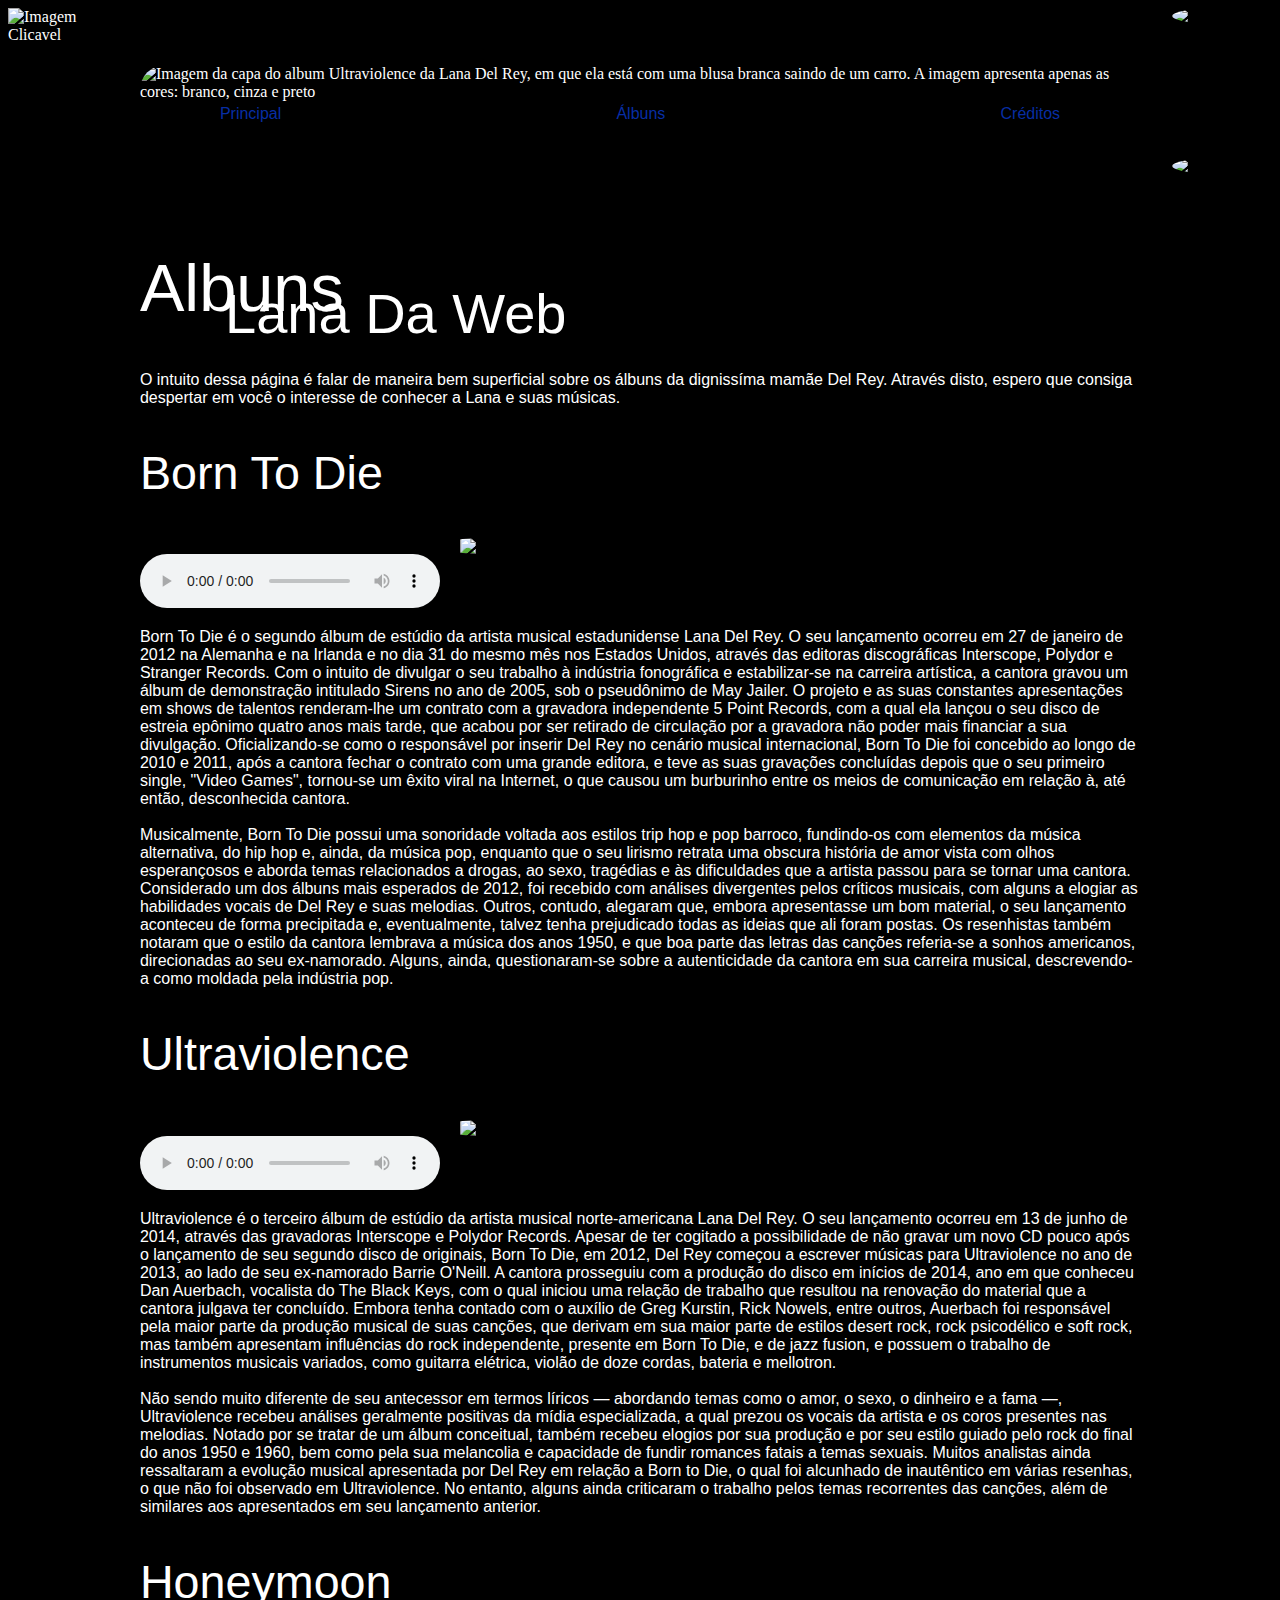
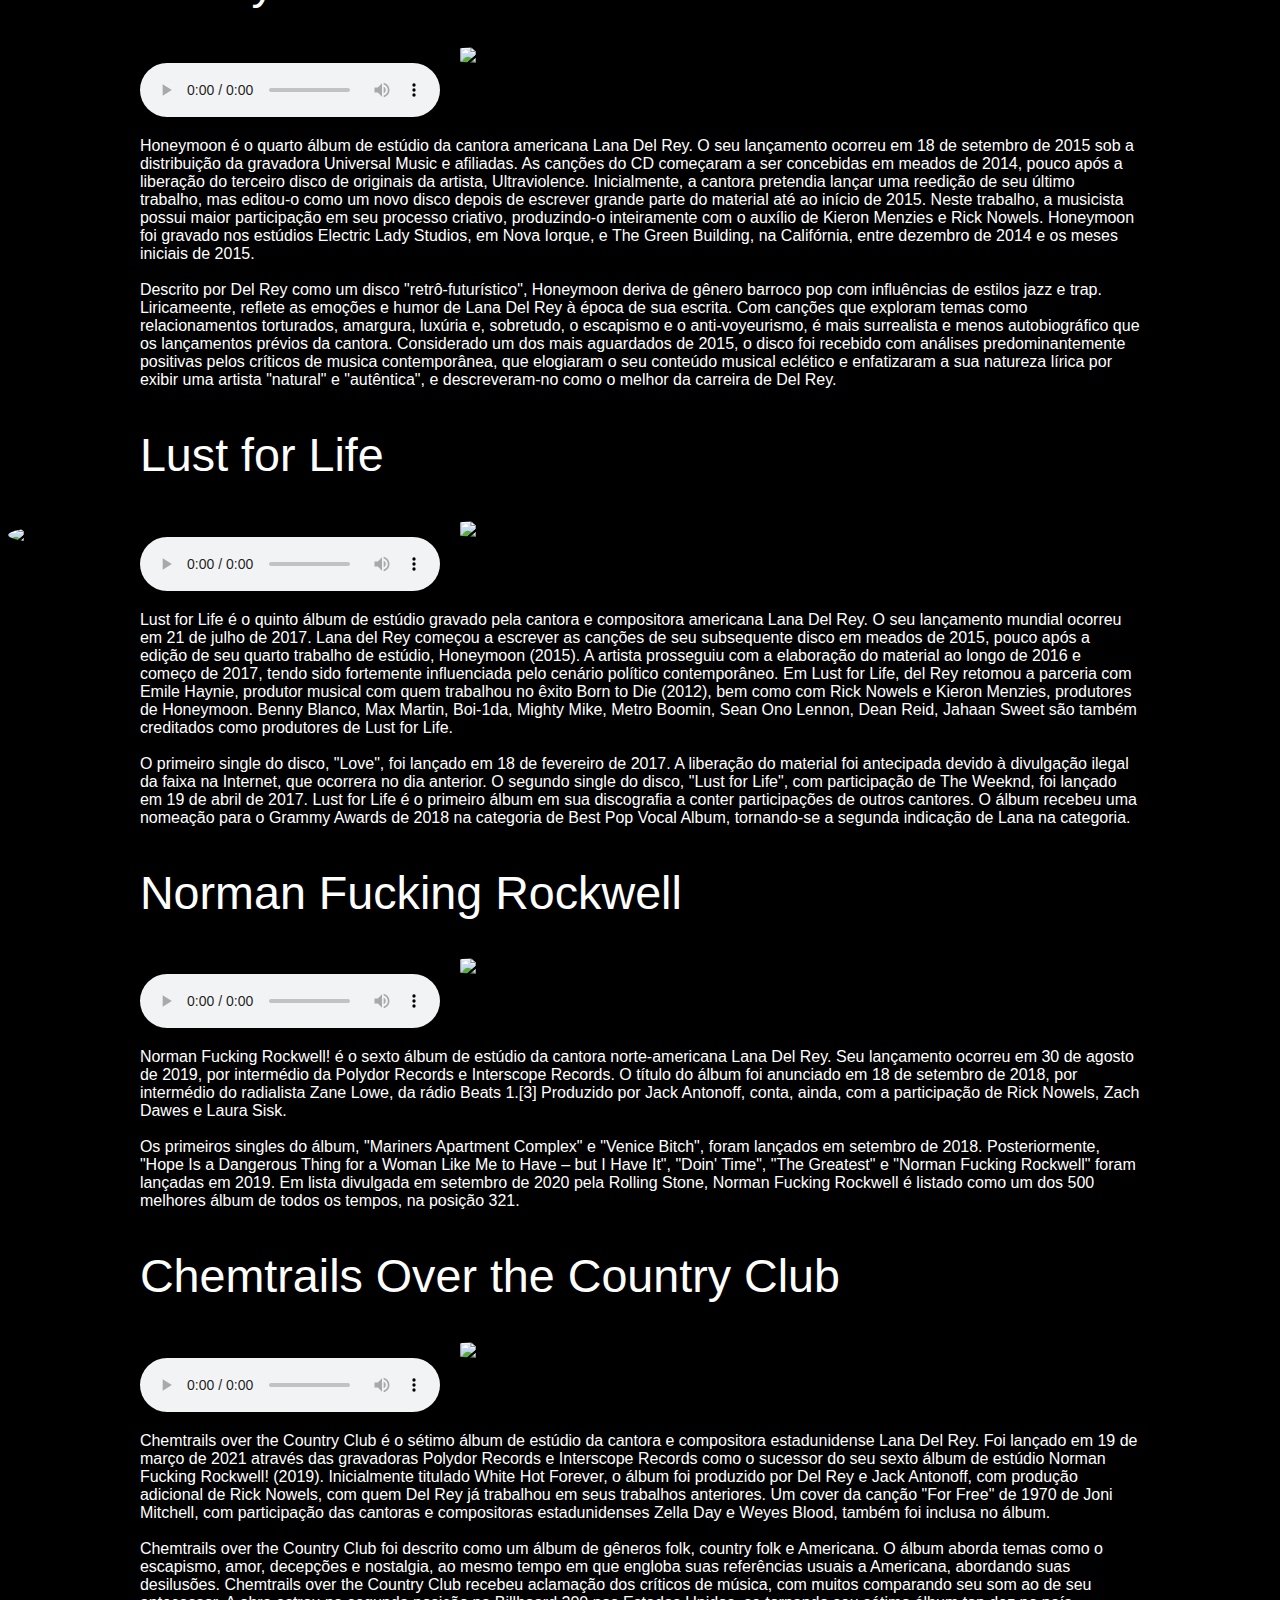
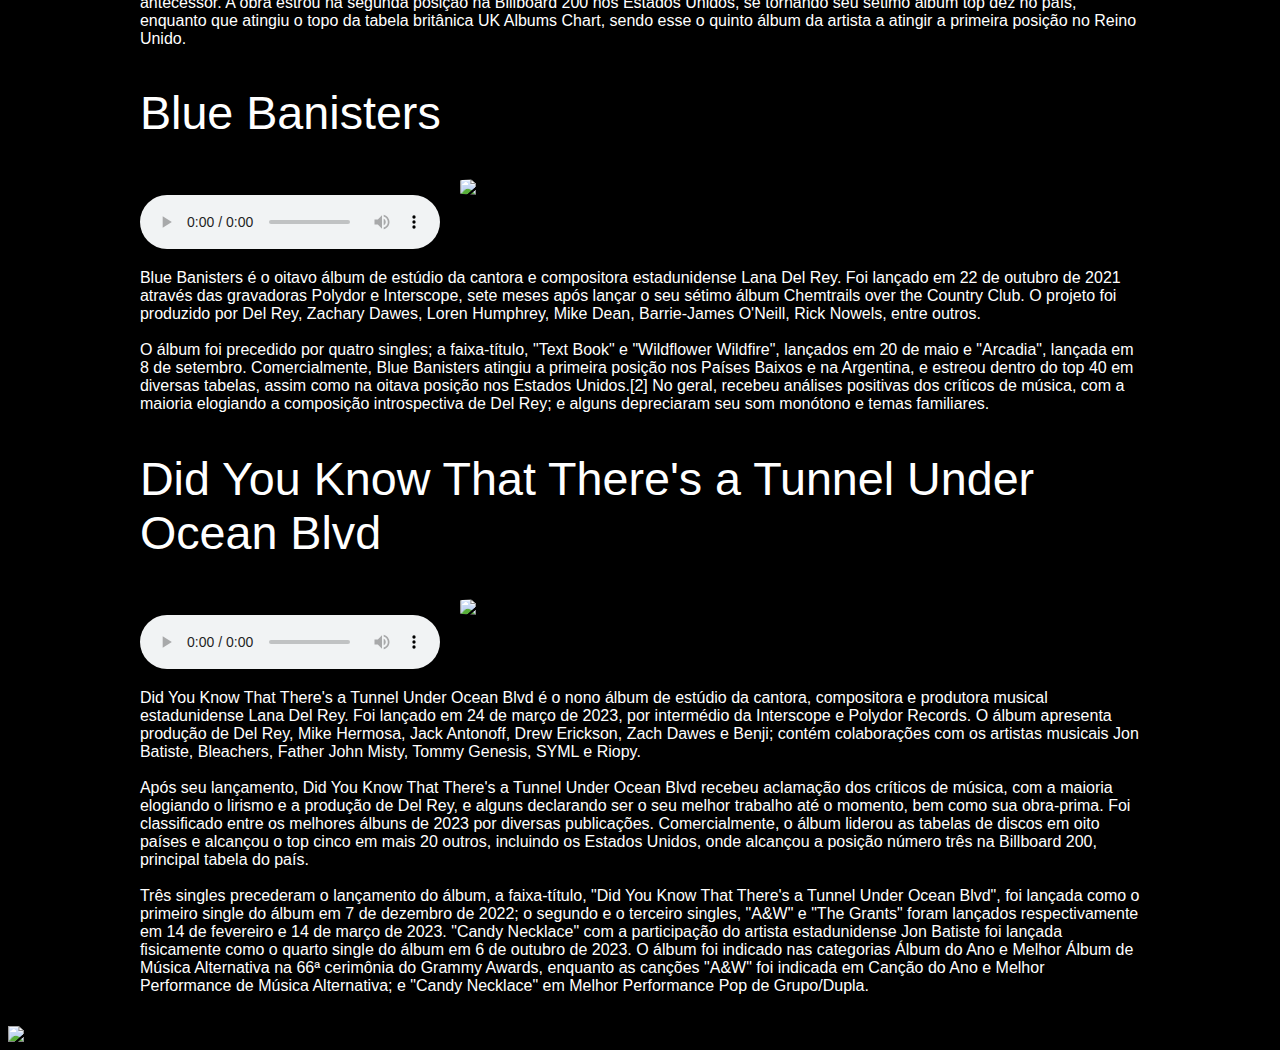
==== albuns.html @ 6d69e56d "Add files via upload" ====
<!DOCTYPE html>
<html lang="pt-br">

<head>
    <meta charset="UTF-8">
    <meta name="viewport" content="width=device-width, initial-scale=1.0">
    <link rel="stylesheet" href="lanaestilosa.css">
    <link rel="icon" href="imagens/icone.png">
    <title>Lana Da Web</title>
</head>

<body>
    <header>
        <img src="imagens/lana.png"
            alt="Imagem da capa do album Ultraviolence da Lana Del Rey, em que ela está com uma blusa branca saindo de um carro. A imagem apresenta apenas as cores: branco, cinza e preto"
            id="imagem-principal">
        <p id="logotipo">Lana Da Web</p>
        <nav>
            <ul>
                <li><a href="main.html">Principal</a></li>
                <li><a href="albuns.html">Álbuns</a></li>
                <li><a href="creditos.html">Créditos</a></li>
            </ul>
        </nav>
    </header>

    <section id="lateral-esquerda">
        <img src="imagens/images-removebg-preview.png" alt="Imagem Clicavel" id="easteregg" >
        <img src="https://escutai.com/wp-content/uploads/2020/09/0c6ead054cb113c1a66e9b3e7f640970.jpg" id="imagem-que-se-move">
        <img src="https://upload.wikimedia.org/wikipedia/commons/thumb/6/68/Pepsi_2023.svg/800px-Pepsi_2023.svg.png" id="imagem-musical2">
        <audio id="cola" src="musicas/cola.mp3"></audio>
    </section>

    <section id="lateral-direita">
        <img src="https://hollywoodforevertv.com.br/media/uploads/lana-del-rey-esta-vindo-para-o-brasil-saiba-todos-os-detalhes-sobre-os-shows.jpg" id="imagem-musical1">
        <audio id="floridakilos" src="musicas/floridakilos.mp3"></audio>
        <img src="https://m.media-amazon.com/images/I/610fyB2V7iL._UF894,1000_QL80_.jpg">
    </section>
    
    <main>
        <h1>Albuns</h2>
            <p>
                O intuito dessa página é falar de maneira bem superficial sobre os álbuns da dignissíma mamãe Del Rey.
                Através disto, espero que consiga despertar
                em você o interesse de conhecer a Lana e suas músicas.
            </p>
        <div id="album-colecao">
            <h2>Born To Die</h2>
            <img class="imagensalbum" src="imagens/borntodie.webp" id="borntodieimg">
            <audio id="borntodie" src="musicas/borntodie.mp3" controls loop="0"></audio>
            <p>
                Born To Die é o segundo álbum de estúdio da artista musical estadunidense Lana Del Rey. O seu lançamento
                ocorreu em 27 de janeiro de 2012 na Alemanha e na Irlanda e no dia 31 do mesmo mês nos Estados Unidos,
                através das editoras discográficas Interscope, Polydor e Stranger Records. Com o intuito de divulgar o
                seu trabalho à indústria fonográfica e estabilizar-se na carreira artística, a cantora gravou um álbum
                de demonstração intitulado Sirens no ano de 2005, sob o pseudônimo de May Jailer. O projeto e as suas
                constantes apresentações em shows de talentos renderam-lhe um
                contrato com a gravadora independente 5 Point Records, com a qual ela lançou o seu disco de estreia
                epônimo quatro anos mais tarde, que acabou por ser retirado de circulação por a gravadora não poder mais
                financiar a sua divulgação. Oficializando-se como o responsável por inserir Del Rey no cenário musical
                internacional, Born To Die foi concebido ao longo de 2010 e 2011, após a cantora fechar o contrato com
                uma grande editora, e teve as suas gravações concluídas depois que o seu primeiro single, "Video Games",
                tornou-se um êxito viral na Internet, o que causou um burburinho entre os meios de comunicação em
                relação à, até então, desconhecida cantora.
                <br><br>
                Musicalmente, Born To Die possui uma sonoridade voltada aos estilos trip hop e pop barroco, fundindo-os
                com elementos da música alternativa, do hip hop e, ainda, da música pop, enquanto que o seu lirismo
                retrata uma obscura história de amor vista com olhos esperançosos e aborda temas relacionados a drogas,
                ao sexo, tragédias e às dificuldades que a artista passou para se tornar uma cantora. Considerado um dos
                álbuns mais esperados de 2012, foi recebido com análises divergentes pelos críticos musicais, com alguns
                a elogiar as habilidades vocais de Del Rey e suas melodias.
                Outros, contudo, alegaram que, embora apresentasse um bom material, o seu lançamento aconteceu de forma
                precipitada e, eventualmente, talvez tenha prejudicado todas as ideias que ali foram postas. Os
                resenhistas também notaram que o estilo da cantora lembrava a música dos anos 1950, e que boa parte das
                letras das canções referia-se a sonhos americanos, direcionadas ao seu ex-namorado. Alguns, ainda,
                questionaram-se sobre a autenticidade da cantora em sua carreira musical, descrevendo-a como moldada
                pela indústria pop.
            </p>
            </div>
            <h2>Ultraviolence</h2>
            <img class="imagensalbum" src="https://upload.wikimedia.org/wikipedia/pt/7/74/Ultraviolence.png" id="ultraviolenceimg">
            <audio id="ultraviolence" src="musicas/ultraviolence.mp3" controls loop="0"></audio>
            <p>
                Ultraviolence é o terceiro álbum de estúdio da artista musical norte-americana Lana Del Rey. O seu
                lançamento ocorreu em 13 de junho de 2014, através das gravadoras Interscope e Polydor Records. Apesar
                de ter cogitado a possibilidade de não gravar um novo CD pouco após o lançamento de seu segundo disco de
                originais, Born To Die, em 2012, Del Rey começou a escrever músicas para Ultraviolence no ano de 2013,
                ao lado de seu ex-namorado Barrie O'Neill. A cantora prosseguiu com a produção do disco em inícios de
                2014, ano em que conheceu Dan Auerbach, vocalista do The Black Keys, com o qual iniciou uma relação de
                trabalho que resultou na renovação do material
                que a cantora julgava ter concluído. Embora tenha contado com o auxílio de Greg Kurstin, Rick Nowels,
                entre outros, Auerbach foi responsável pela maior parte da produção musical de suas canções, que derivam
                em sua maior parte de estilos desert rock, rock psicodélico e soft rock, mas também apresentam
                influências do rock independente, presente em Born To Die, e de jazz fusion, e possuem o trabalho de
                instrumentos musicais variados, como guitarra elétrica, violão de doze cordas, bateria e mellotron.
                <br><br>
                Não sendo muito diferente de seu antecessor em termos líricos — abordando temas como o amor, o sexo, o
                dinheiro e a fama —, Ultraviolence recebeu análises geralmente positivas da mídia especializada, a qual
                prezou os vocais da artista e os coros presentes nas melodias. Notado por se tratar de um álbum
                conceitual, também recebeu elogios por sua produção e por seu estilo guiado pelo rock do final do anos
                1950 e 1960, bem como pela sua melancolia e capacidade de fundir romances fatais a temas sexuais. Muitos
                analistas ainda ressaltaram a evolução musical apresentada por Del Rey
                em relação a Born to Die, o qual foi alcunhado de inautêntico em várias resenhas, o que não foi
                observado em Ultraviolence. No entanto, alguns ainda criticaram o trabalho pelos temas recorrentes das
                canções, além de similares aos apresentados em seu lançamento anterior.
            </p>


            <h2>Honeymoon</h2>
            <img class="imagensalbum" src="https://upload.wikimedia.org/wikipedia/pt/e/e1/Lana_Del_Rey_-_Honeymoon.jpg" id="honeymoonimg">
            <audio id="honeymoon" src="musicas/honeymoon.mp3" controls loop="0"></audio>
            <p>
                Honeymoon é o quarto álbum de estúdio da cantora americana Lana Del Rey. O seu lançamento ocorreu em 18
                de setembro de 2015 sob a distribuição da gravadora Universal Music e afiliadas. As canções do CD
                começaram a ser concebidas em meados de 2014, pouco após a liberação do terceiro disco de originais da
                artista, Ultraviolence. Inicialmente, a cantora pretendia lançar uma reedição de seu último trabalho,
                mas editou-o como um novo disco depois de escrever grande parte do material até ao início de 2015. Neste
                trabalho, a musicista possui maior participação em seu processo criativo,
                produzindo-o inteiramente com o auxílio de Kieron Menzies e Rick Nowels. Honeymoon foi gravado nos
                estúdios Electric Lady Studios, em Nova Iorque, e The Green Building, na Califórnia, entre dezembro de
                2014 e os meses iniciais de 2015.
                <br><br>
                Descrito por Del Rey como um disco "retrô-futurístico", Honeymoon deriva de gênero barroco pop com
                influências de estilos jazz e trap. Liricameente, reflete as emoções e humor de Lana Del Rey à época de
                sua escrita. Com canções que exploram temas como relacionamentos torturados, amargura, luxúria e,
                sobretudo, o escapismo e o anti-voyeurismo, é mais surrealista e menos autobiográfico que os lançamentos
                prévios da cantora. Considerado um dos mais aguardados de 2015, o disco foi recebido com análises
                predominantemente positivas pelos críticos de musica contemporânea, que elogiaram o seu conteúdo musical
                eclético e enfatizaram a sua natureza lírica por exibir
                uma artista "natural" e "autêntica", e descreveram-no como o melhor da carreira de Del Rey.
            </p>
            <h2>Lust for Life</h2>
            <img class="imagensalbum" src="https://upload.wikimedia.org/wikipedia/pt/c/cd/Lust_for_Life_-_Lana_Del_Rey.png" id="lustforlifeimg">
            <audio id="lustforlife" src="musicas/lustforlife.mp3" controls loop="0"></audio>
            <p>
                Lust for Life é o quinto álbum de estúdio gravado pela cantora e compositora americana Lana Del Rey. O
                seu lançamento mundial ocorreu em 21 de julho de 2017. Lana del Rey começou a escrever as canções de seu
                subsequente disco em meados de 2015, pouco após a edição de seu quarto trabalho de estúdio, Honeymoon
                (2015). A artista prosseguiu com a elaboração do material ao longo de 2016 e começo de 2017, tendo sido
                fortemente influenciada pelo cenário político contemporâneo. Em Lust for Life, del Rey retomou a
                parceria com Emile Haynie, produtor musical com quem trabalhou no êxito Born to Die (2012), bem como com
                Rick Nowels e Kieron Menzies, produtores de Honeymoon.
                Benny Blanco, Max Martin, Boi-1da, Mighty Mike, Metro Boomin, Sean Ono Lennon, Dean Reid, Jahaan Sweet
                são também creditados como produtores de Lust for Life.
                <br><br>
                O primeiro single do disco, "Love", foi lançado em 18 de fevereiro de 2017. A liberação do material foi
                antecipada devido à divulgação ilegal da faixa na Internet, que ocorrera no dia anterior. O segundo
                single do disco, "Lust for Life", com participação de The Weeknd, foi lançado em 19 de abril de 2017.
                Lust for Life é o primeiro álbum em sua discografia a conter participações de outros cantores. O álbum
                recebeu uma nomeação para o Grammy Awards de 2018 na categoria de Best Pop Vocal Album, tornando-se a
                segunda indicação de Lana na categoria.
            </p>
            <h2>Norman Fucking Rockwell</h2>
            <img class="imagensalbum" src="https://upload.wikimedia.org/wikipedia/pt/2/2f/NFR_Lana.png" id="nfrockweelimg">
            <audio id="nfr" src="musicas/nfr.mp3" controls loop="0" ></audio>
            <p>
                Norman Fucking Rockwell! é o sexto álbum de estúdio da cantora norte-americana Lana Del Rey. Seu
                lançamento ocorreu em 30 de agosto de 2019, por intermédio da Polydor Records e Interscope Records. O
                título do álbum foi anunciado em 18 de setembro de 2018, por intermédio do radialista Zane Lowe, da
                rádio Beats 1.[3] Produzido por Jack Antonoff, conta, ainda, com a participação de Rick Nowels, Zach
                Dawes e Laura Sisk.
                <br><br>
                Os primeiros singles do álbum, "Mariners Apartment Complex" e "Venice Bitch", foram lançados em setembro
                de 2018. Posteriormente, "Hope Is a Dangerous Thing for a Woman Like Me to Have – but I Have It", "Doin'
                Time", "The Greatest" e "Norman Fucking Rockwell" foram lançadas em 2019.
                Em lista divulgada em setembro de 2020 pela Rolling Stone, Norman Fucking Rockwell é listado como um dos
                500 melhores álbum de todos os tempos, na posição 321.
            </p>
            <h2>Chemtrails Over the Country Club</h2>
            <img class="imagensalbum" src="https://upload.wikimedia.org/wikipedia/pt/d/db/Chemtrails_over_the_Country_Club_-_Lana_Del_Rey.png" id="chemtrailsimg">
            <audio id="chemtrails" src="musicas/chemtrails.mp3" controls loop="0"></audio>
            <p>
                Chemtrails over the Country Club é o sétimo álbum de estúdio da cantora e compositora estadunidense Lana
                Del Rey. Foi lançado em 19 de março de 2021 através das gravadoras Polydor Records e Interscope Records
                como o sucessor do seu sexto álbum de estúdio Norman Fucking Rockwell! (2019). Inicialmente titulado
                White Hot Forever, o álbum foi produzido por Del Rey e Jack Antonoff, com produção adicional de Rick
                Nowels, com quem Del Rey já trabalhou em seus trabalhos anteriores. Um cover da canção "For Free" de
                1970 de Joni Mitchell, com participação das cantoras e compositoras estadunidenses Zella Day e Weyes
                Blood, também foi inclusa no álbum.
                <br><br>
                Chemtrails over the Country Club foi descrito como um álbum de gêneros folk, country folk e Americana. O
                álbum aborda temas como o escapismo, amor, decepções e nostalgia, ao mesmo tempo em que engloba suas
                referências usuais a Americana, abordando suas desilusões. Chemtrails over the Country Club recebeu
                aclamação dos críticos de música, com muitos comparando seu som ao de seu antecessor. A obra estrou na
                segunda posição na Billboard 200 nos Estados Unidos, se tornando seu sétimo álbum top dez no país,
                enquanto que atingiu o topo da tabela britânica UK Albums Chart, sendo esse o quinto álbum da artista a
                atingir a primeira posição no Reino Unido.
            </p>
            <h2>Blue Banisters</h2>
            <img class="imagensalbum" src="https://upload.wikimedia.org/wikipedia/pt/8/8f/Blue_Banisters.jpg" id="bluebanistersimg">
            <audio id="bluebanister" src="musicas/bluebanister.mp3" controls loop="0"></audio>
            <p>
                Blue Banisters é o oitavo álbum de estúdio da cantora e compositora estadunidense Lana Del Rey. Foi
                lançado em 22 de outubro de 2021 através das gravadoras Polydor e Interscope, sete meses após lançar o
                seu sétimo álbum Chemtrails over the Country Club. O projeto foi produzido por Del Rey, Zachary Dawes,
                Loren Humphrey, Mike Dean, Barrie-James O'Neill, Rick Nowels, entre outros.
                <br><br>
                O álbum foi precedido por quatro singles; a faixa-título, "Text Book" e "Wildflower Wildfire", lançados
                em 20 de maio e "Arcadia", lançada em 8 de setembro. Comercialmente, Blue Banisters atingiu a primeira
                posição nos Países Baixos e na Argentina, e estreou dentro do top 40 em diversas tabelas, assim como na
                oitava posição nos Estados Unidos.[2] No geral, recebeu análises positivas dos críticos de música, com a
                maioria elogiando a composição introspectiva de Del Rey; e alguns depreciaram seu som monótono e temas
                familiares.
            </p>
            <h2>Did You Know That There's a Tunnel Under Ocean Blvd</h2>
            <img class="imagensalbum" src="https://i.scdn.co/image/ab67616d0000b27359ae8cf65d498afdd5585634" img="blvdimg">
            <audio id="blvd" src="musicas/blvd.mp3" controls loop="0"></audio>
            <p>
                Did You Know That There's a Tunnel Under Ocean Blvd é o nono álbum de estúdio da cantora, compositora e
                produtora musical estadunidense Lana Del Rey. Foi lançado em 24 de março de 2023, por intermédio da
                Interscope e Polydor Records. O álbum apresenta produção de Del Rey, Mike Hermosa, Jack Antonoff, Drew
                Erickson, Zach Dawes e Benji; contém colaborações com os artistas musicais Jon Batiste, Bleachers,
                Father John Misty, Tommy Genesis, SYML e Riopy.
                <br><br>
                Após seu lançamento, Did You Know That There's a Tunnel Under Ocean Blvd recebeu aclamação dos críticos
                de música, com a maioria elogiando o lirismo e a produção de Del Rey, e alguns declarando ser o seu
                melhor trabalho até o momento, bem como sua obra-prima. Foi classificado entre os melhores álbuns de
                2023 por diversas publicações. Comercialmente, o álbum liderou as tabelas de discos em oito países e
                alcançou o top cinco em mais 20 outros, incluindo os Estados Unidos, onde alcançou a posição número três
                na Billboard 200, principal tabela do país.
                <br><br>
                Três singles precederam o lançamento do álbum, a faixa-título, "Did You Know That There's a Tunnel Under
                Ocean Blvd", foi lançada como o primeiro single do álbum em 7 de dezembro de 2022; o segundo e o
                terceiro singles, "A&W" e "The Grants" foram lançados respectivamente em 14 de fevereiro e 14 de março
                de 2023. "Candy Necklace" com a participação do artista estadunidense Jon Batiste foi lançada
                fisicamente como o quarto single do álbum em 6 de outubro de 2023. O álbum foi indicado nas categorias
                Álbum do Ano e Melhor Álbum de Música Alternativa na 66ª cerimônia do Grammy Awards, enquanto as canções
                "A&W" foi indicada em Canção do Ano e Melhor Performance de Música Alternativa; e "Candy Necklace" em
                Melhor Performance Pop de Grupo/Dupla.
            </p>
        </div>
    </main>
    <script src="coisinhas.js"></script>
</body>
---- lanaestilosa.css ----
/*Elementos Base*/
body{
    display: grid;
    grid-template-columns: auto auto auto;
    background-color: black;
    color: white;
}

header{
    grid-column: 2/3;
    grid-row: 1/2;
    padding: 3%;
}
header ul{
    padding-left: 8%;
    padding-right: 8%;
    padding-top: 0.25em;
    margin-top: 0;
    background-color: rgb(0, 0, 0);
    font-family: Montserrat, Arial, Helvetica, sans-serif;
    display: flex;
    justify-content: space-between;
    flex-direction: row;
}
header li{
    list-style: none;
    border-bottom: 3px solid transparent;
    
}

#logotipo{
    font-family: Logotipo, Arial;
    font-size: 350%;
    font-weight: lighter;
    position: absolute;
    top: 25vh;
    left: 25vh;
}


main{
    grid-column: 2/3;
    grid-row: 2/3;
    padding: 3%;
}

h1{
    font-family: Lana, arial;
    font-size: 50pt;
    font-weight: lighter;
}
h2{
    font-family: Lana, arial;
    font-size: 35pt;
    font-weight: lighter;
}
p, table, ul{
    font-family: Montserrat, Arial, Helvetica, sans-serif;
}




#lateral-esquerda {
    grid-column: 1 / 2;
    grid-row: 1 / 3;
}


/*Tabela*/
table{
    border-collapse: collapse;
    margin-left: auto;
    margin-right: auto;
    text-align: center;
}
th{
    border-top: 1px  solid gray;
    border-bottom: 1px  solid black;
    background-color: gray;
}
tbody{
    background-color: lightgray;
    border: 1px solid black;
}
caption {
    background-color: rgba(255, 255, 255, .7);
}
td, th {
    padding: 3px 10px;
}
.imagensdatabela{
    height: 30px;
    width: 30px;        
}
/*Lista*/
ul{
    list-style-type:circle;
}

/*Imagens*/
img {
    display: block;
}
#imagem-principal{
    position: relative;
    width: 100%;
    object-fit: cover;
    object-position: right top;
    border-top-left-radius: 25px;
    border-top-right-radius: 25px;
    margin-top: 25px;
}
.imagensalbum{
    width: 40vh;
    border-radius: 10%;
    margin: auto;
}

#imagem-que-se-move{
    position: relative;
    border-radius: 50%;
}

#imagem-que-se-move:active{
    top: -1%;
    left: 1%;
}


section>img{
    width: 100px;
}

section{
    display: flex;
    flex-direction: column;
    justify-content: space-between;
}
#lateral-direita img{
    border-radius: 50%;
}
/*Links*/
a{
    color: rgb(7, 46, 165);
    text-decoration: none;
}

a:visited{
    color: rgb(134, 160, 238);
}

a:active{
    color: rgb(131, 131, 131);
}

a:hover{
    color: coral;
}

/* FONTES */
@font-face {
    font-family: Lana;
    src: url(fontes/rainbow/Rainbow.ttf) format(truetype);
}
@font-face{
    font-family: Montserrat;
    src: url(fontes/montserrat/Montserrat-VariableFont_wght.ttf) format(truetype);
}
@font-face {
    font-family: Logotipo;
    src: url(fontes/pinyonscript/PinyonScript-Regular.ttf) format(truetype);
}
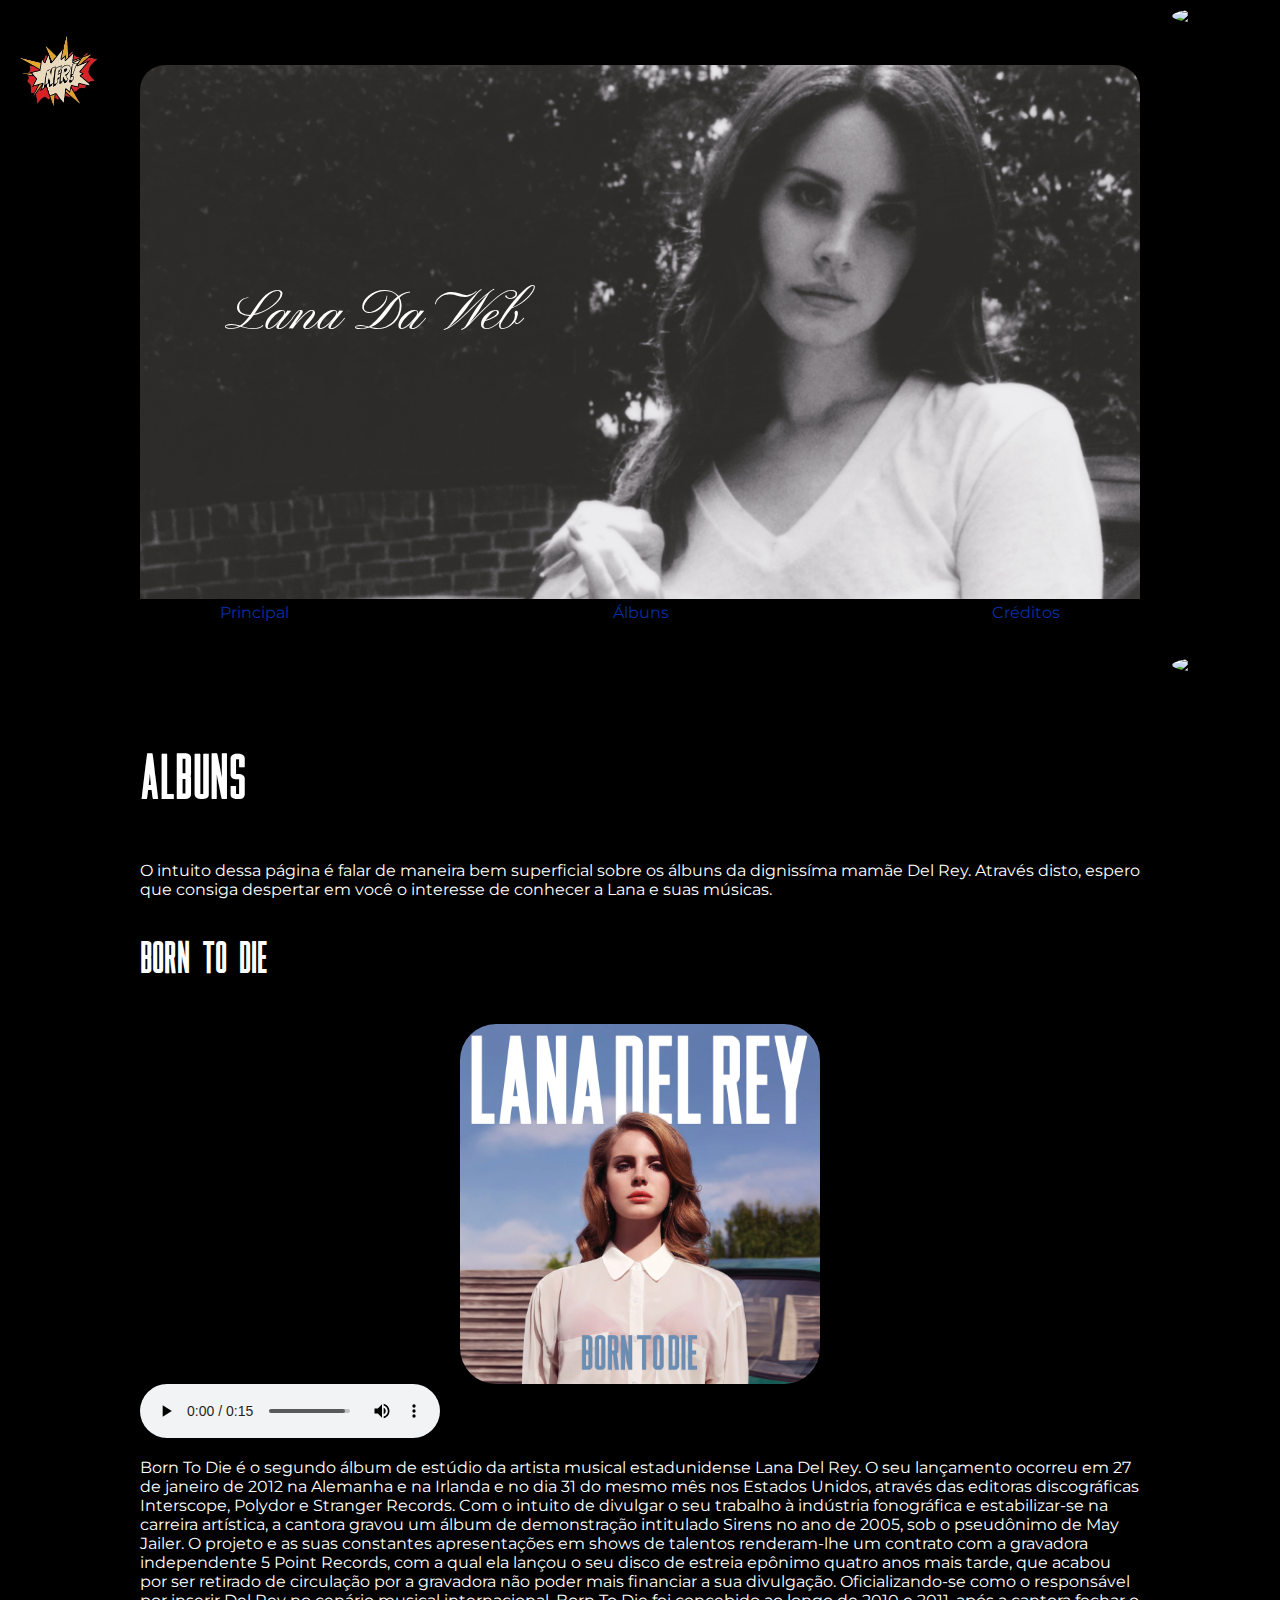
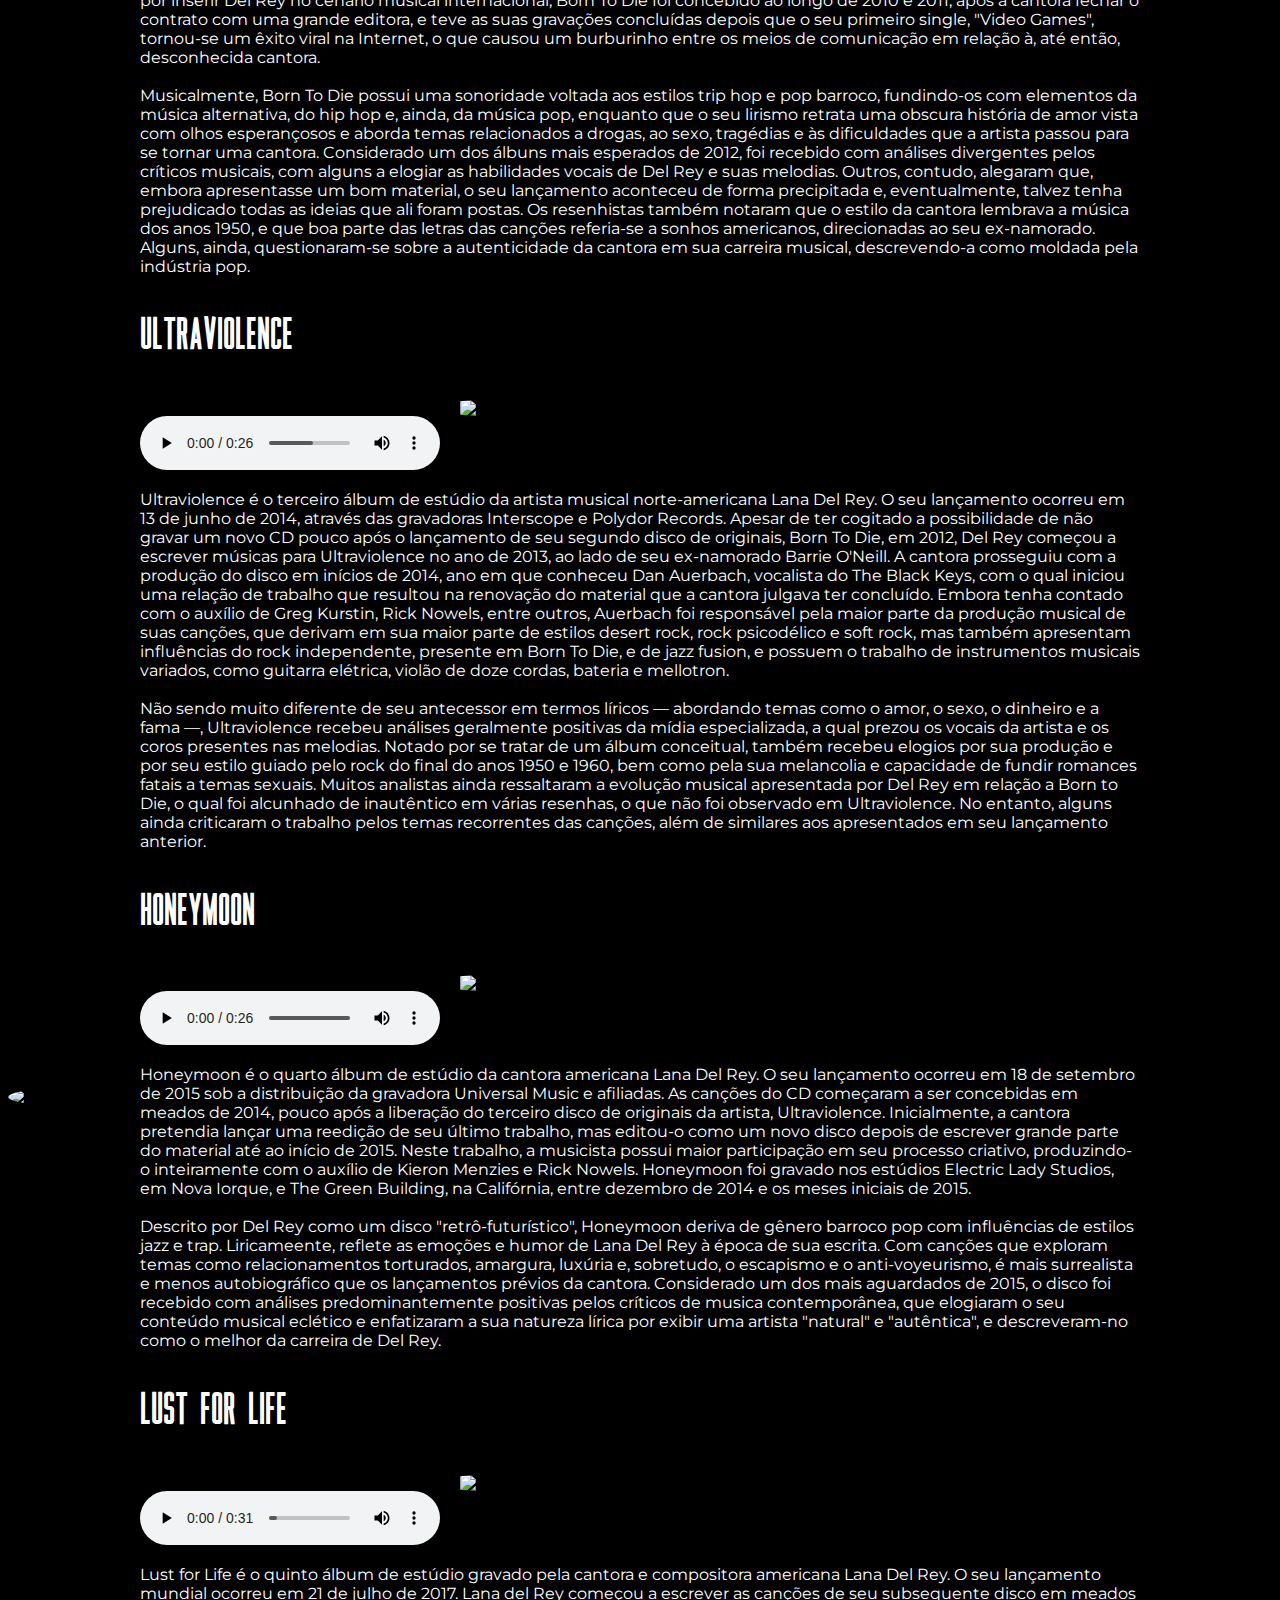
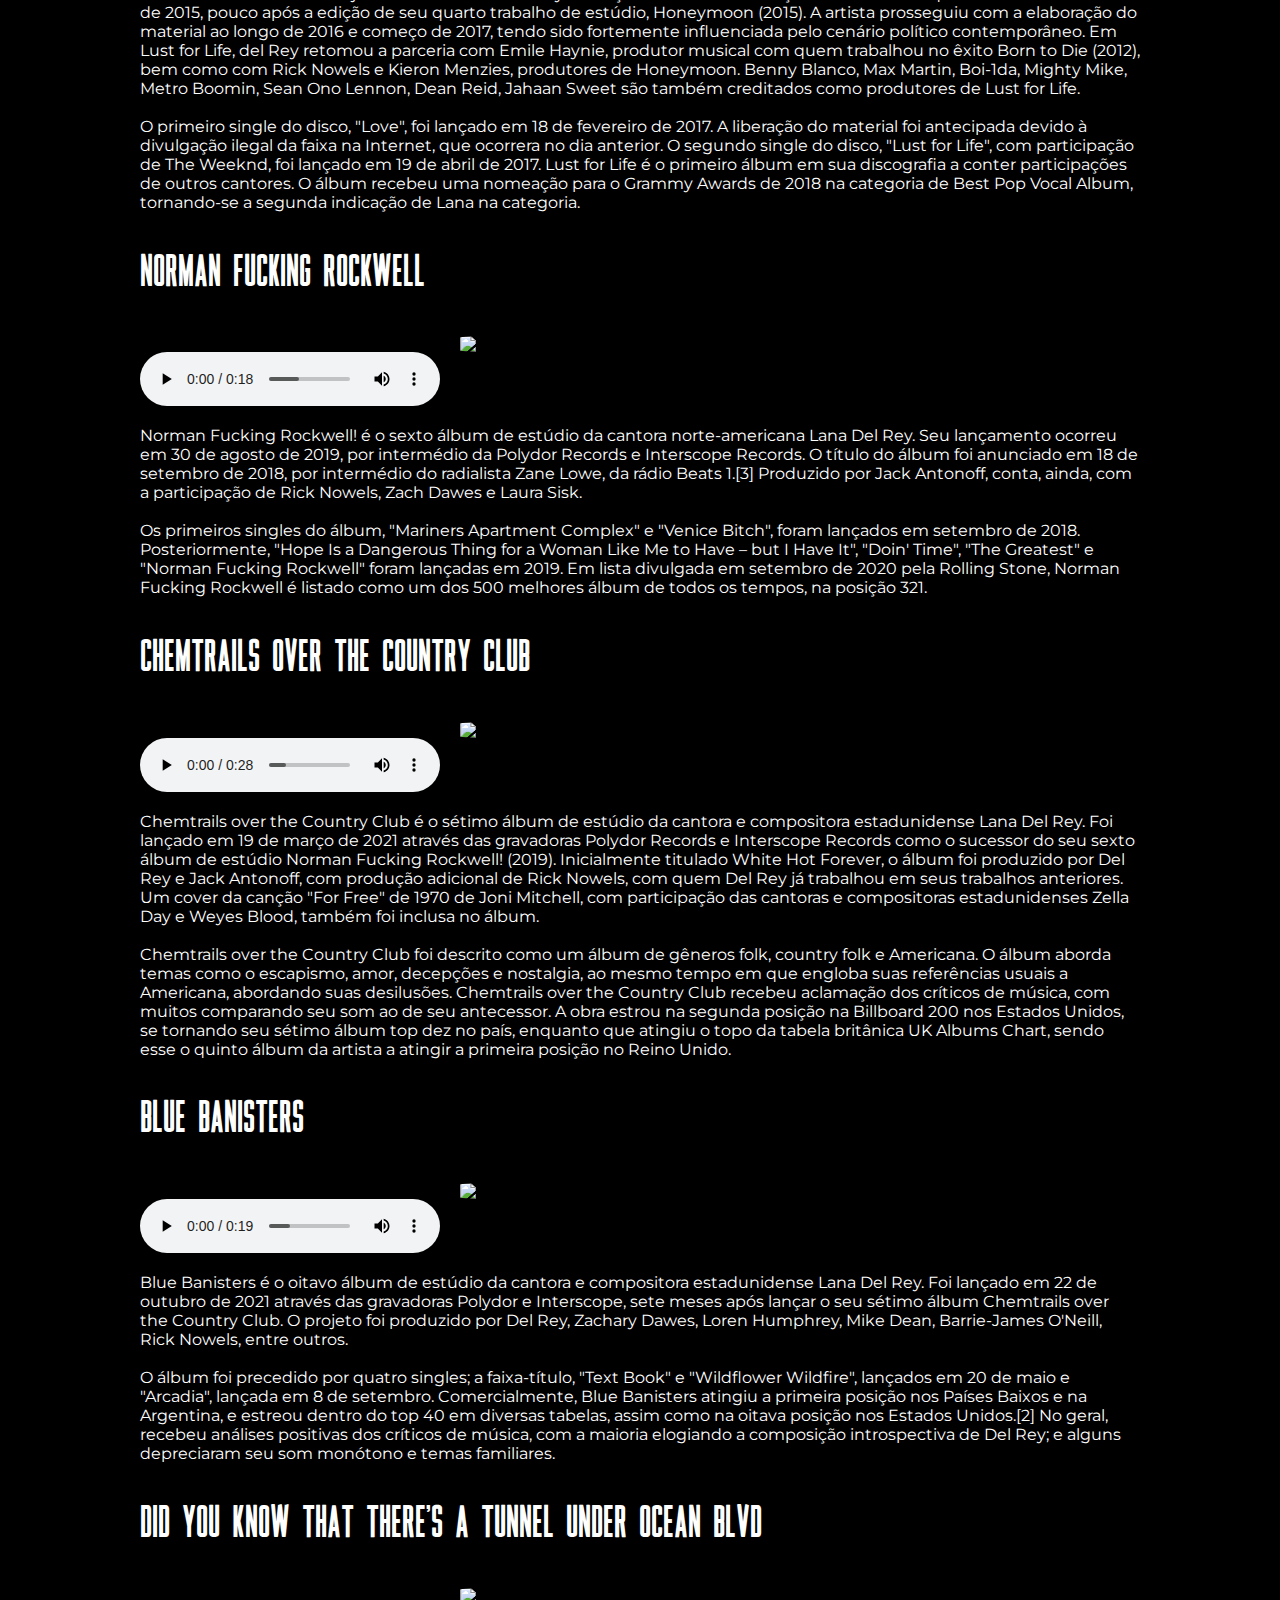
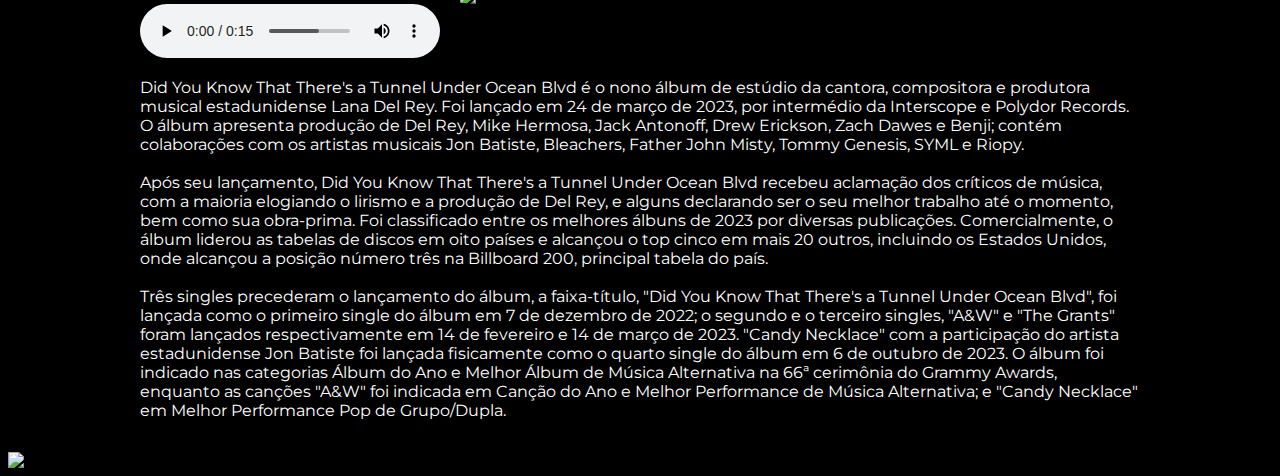
==== commit 492512fe: "Add files via upload" ====
--- a/albuns.html
+++ b/albuns.html
@@ -17,7 +17,7 @@
         <p id="logotipo">Lana Da Web</p>
         <nav>
             <ul>
-                <li><a href="main.html">Principal</a></li>
+                <li><a href="index.html">Principal</a></li>
                 <li><a href="albuns.html">Álbuns</a></li>
                 <li><a href="creditos.html">Créditos</a></li>
             </ul>
@@ -36,7 +36,7 @@
         <audio id="floridakilos" src="musicas/floridakilos.mp3"></audio>
         <img src="https://m.media-amazon.com/images/I/610fyB2V7iL._UF894,1000_QL80_.jpg">
     </section>
-    
+
     <main>
         <h1>Albuns</h2>
             <p>
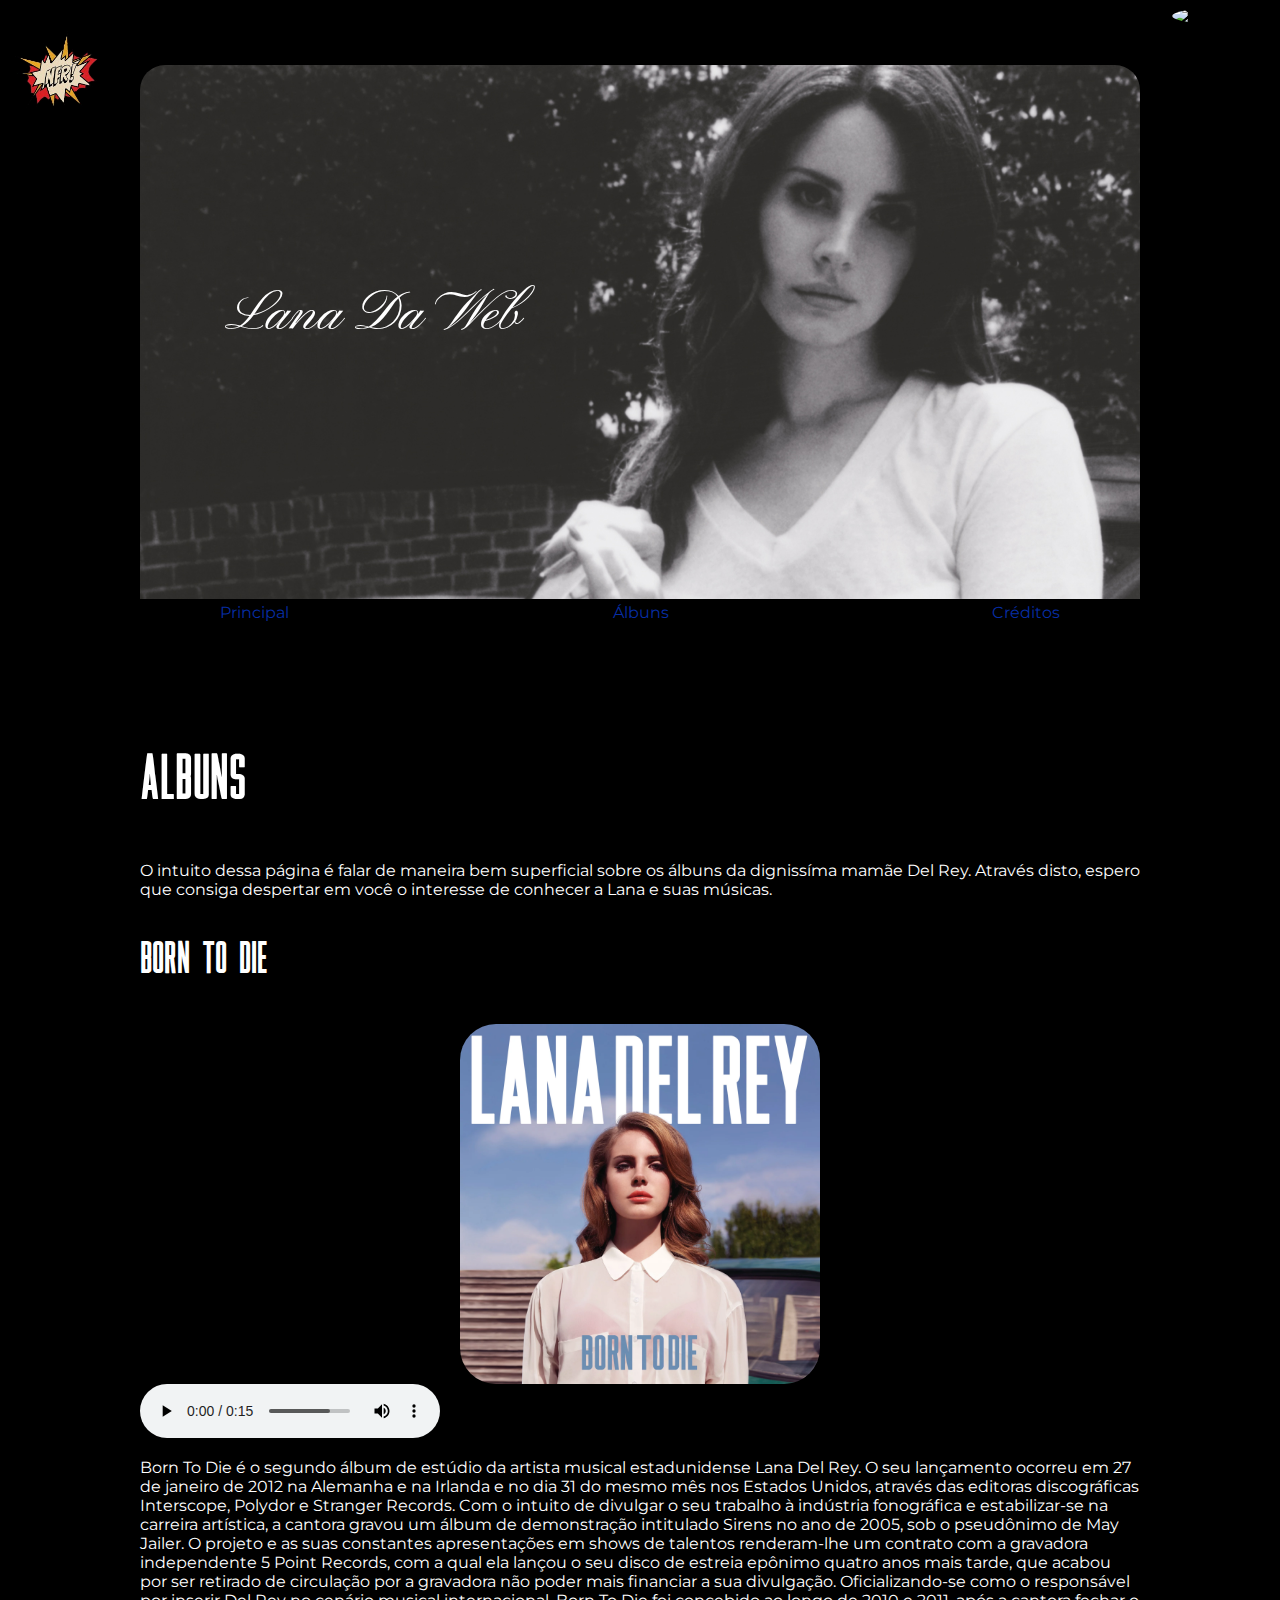
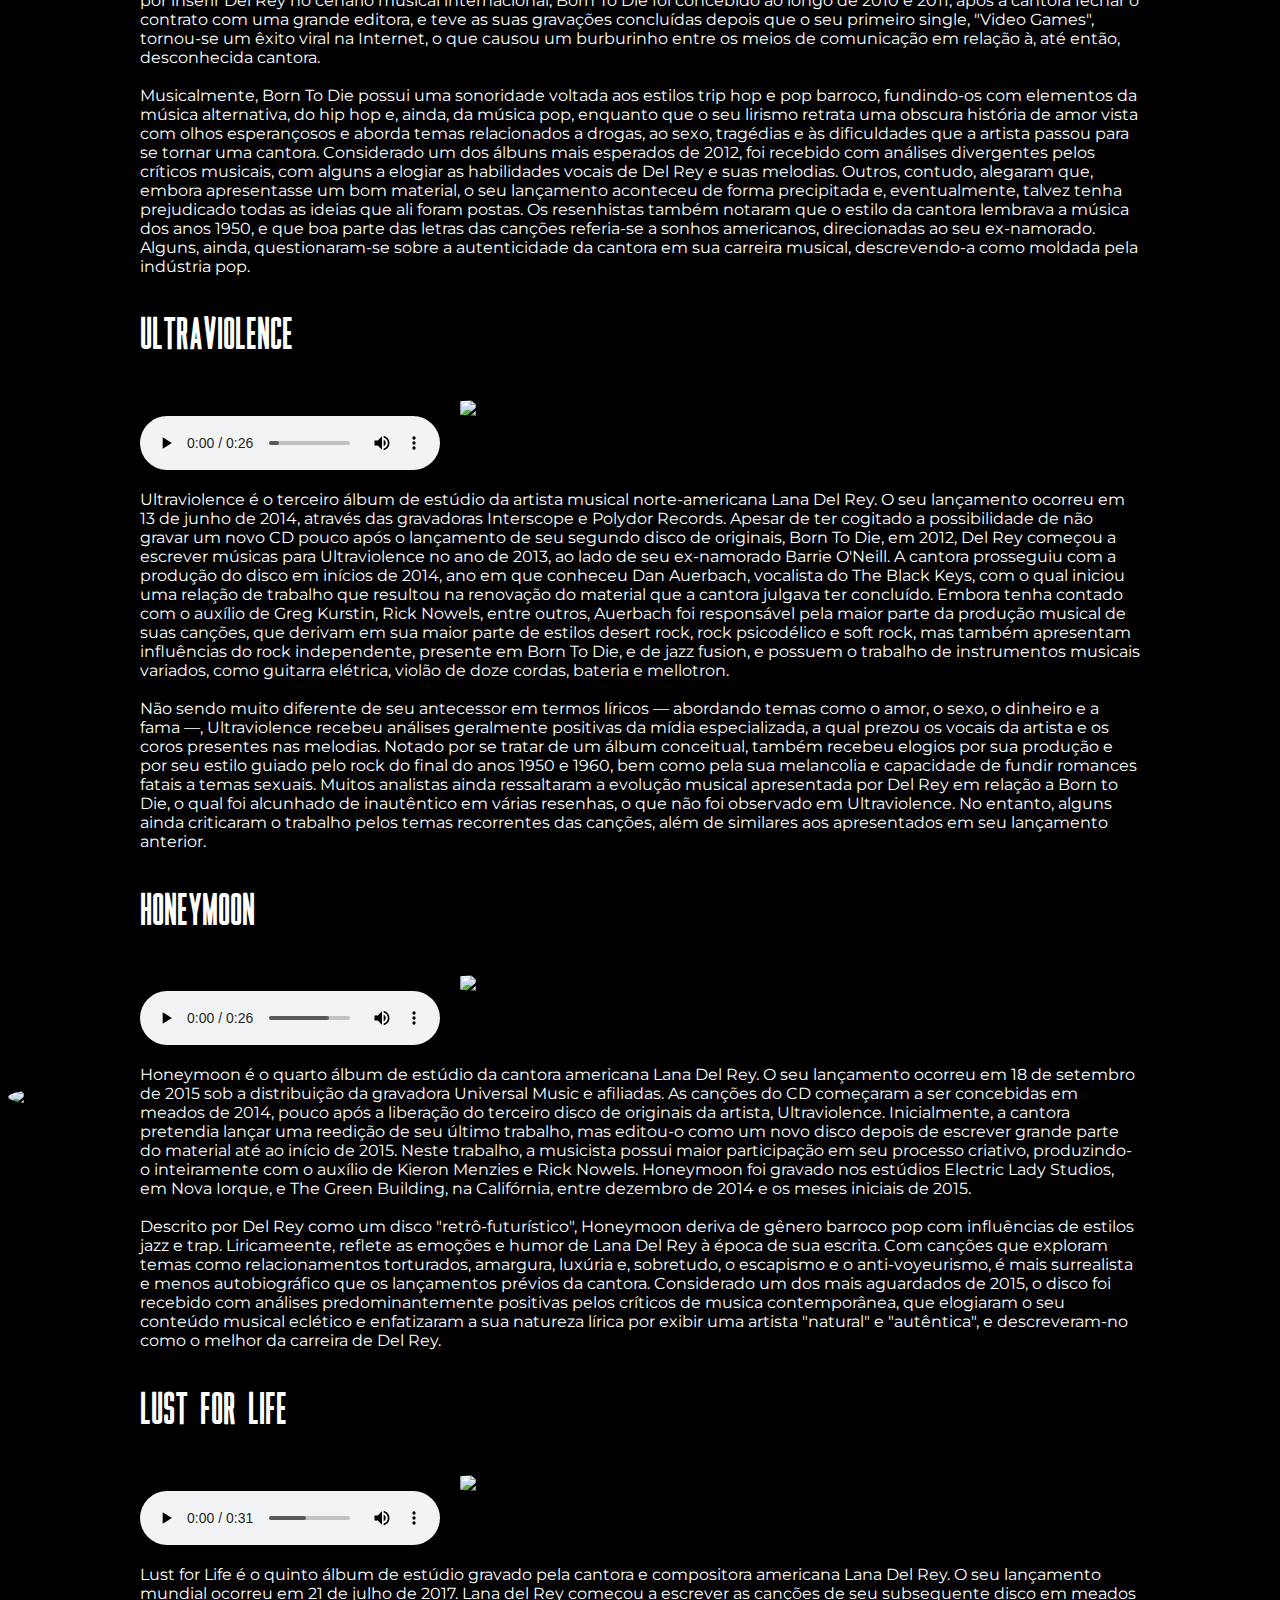
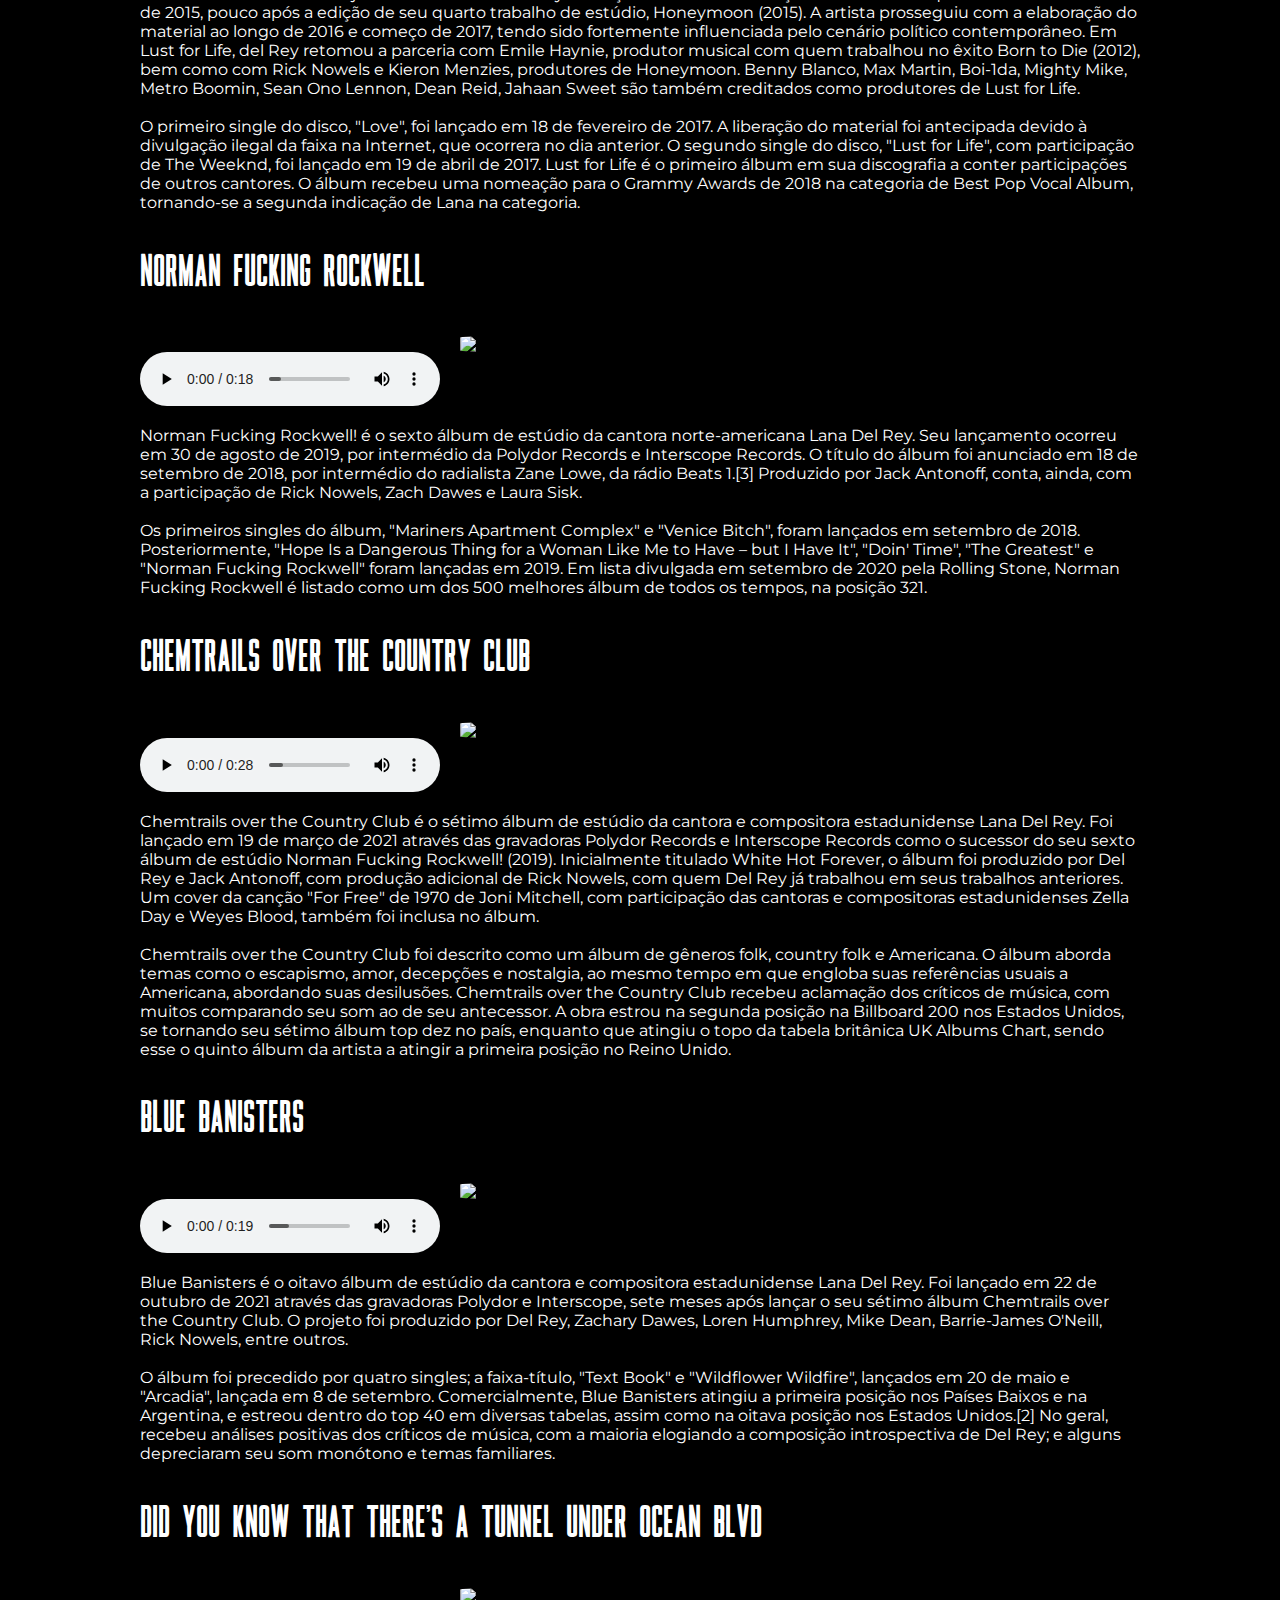
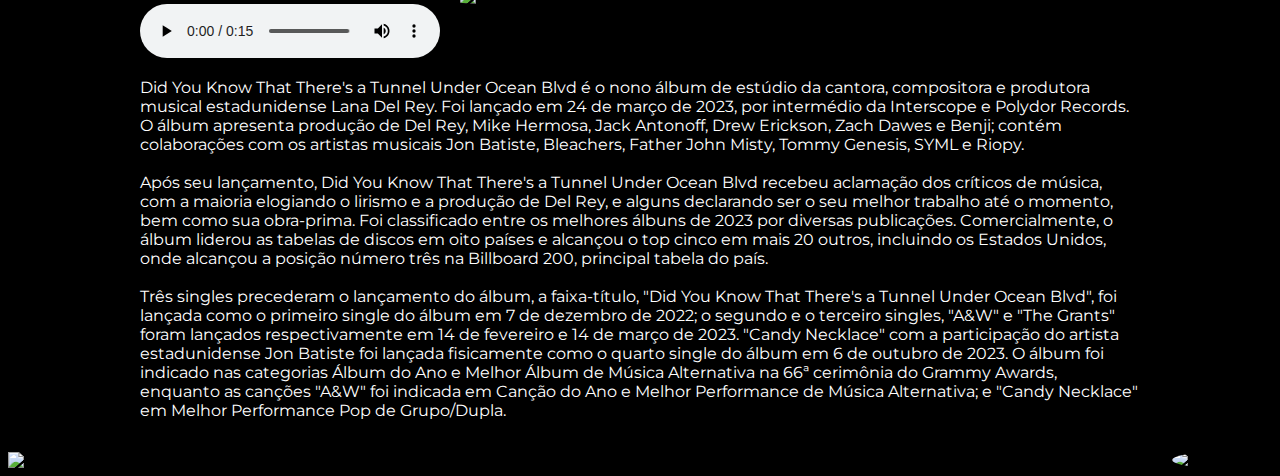
==== commit 59d0fa47: "Update albuns.html" ====
--- a/albuns.html
+++ b/albuns.html
@@ -32,8 +32,7 @@
     </section>
 
     <section id="lateral-direita">
-        <img src="https://hollywoodforevertv.com.br/media/uploads/lana-del-rey-esta-vindo-para-o-brasil-saiba-todos-os-detalhes-sobre-os-shows.jpg" id="imagem-musical1">
-        <audio id="floridakilos" src="musicas/floridakilos.mp3"></audio>
+        <img src="https://hollywoodforevertv.com.br/media/uploads/lana-del-rey-esta-vindo-para-o-brasil-saiba-todos-os-detalhes-sobre-os-shows.jpg" id="imagem4">
         <img src="https://m.media-amazon.com/images/I/610fyB2V7iL._UF894,1000_QL80_.jpg">
     </section>
 
@@ -231,4 +230,4 @@
         </div>
     </main>
     <script src="coisinhas.js"></script>
-</body>+</body>
--- a/lanaestilosa.css
+++ b/lanaestilosa.css
@@ -66,7 +66,10 @@
     grid-row: 1 / 3;
 }
 
-
+#lateral-direita{
+    grid-column: 3/4;
+    grid-row: 1/3;
+}
 /*Tabela*/
 table{
     border-collapse: collapse;
@@ -140,6 +143,13 @@
 #lateral-direita img{
     border-radius: 50%;
 }
+#imagem4{
+    position: relative;
+}
+#imagem4:active{
+    top: 1%;
+    right: 1%;
+}
 /*Links*/
 a{
     color: rgb(7, 46, 165);
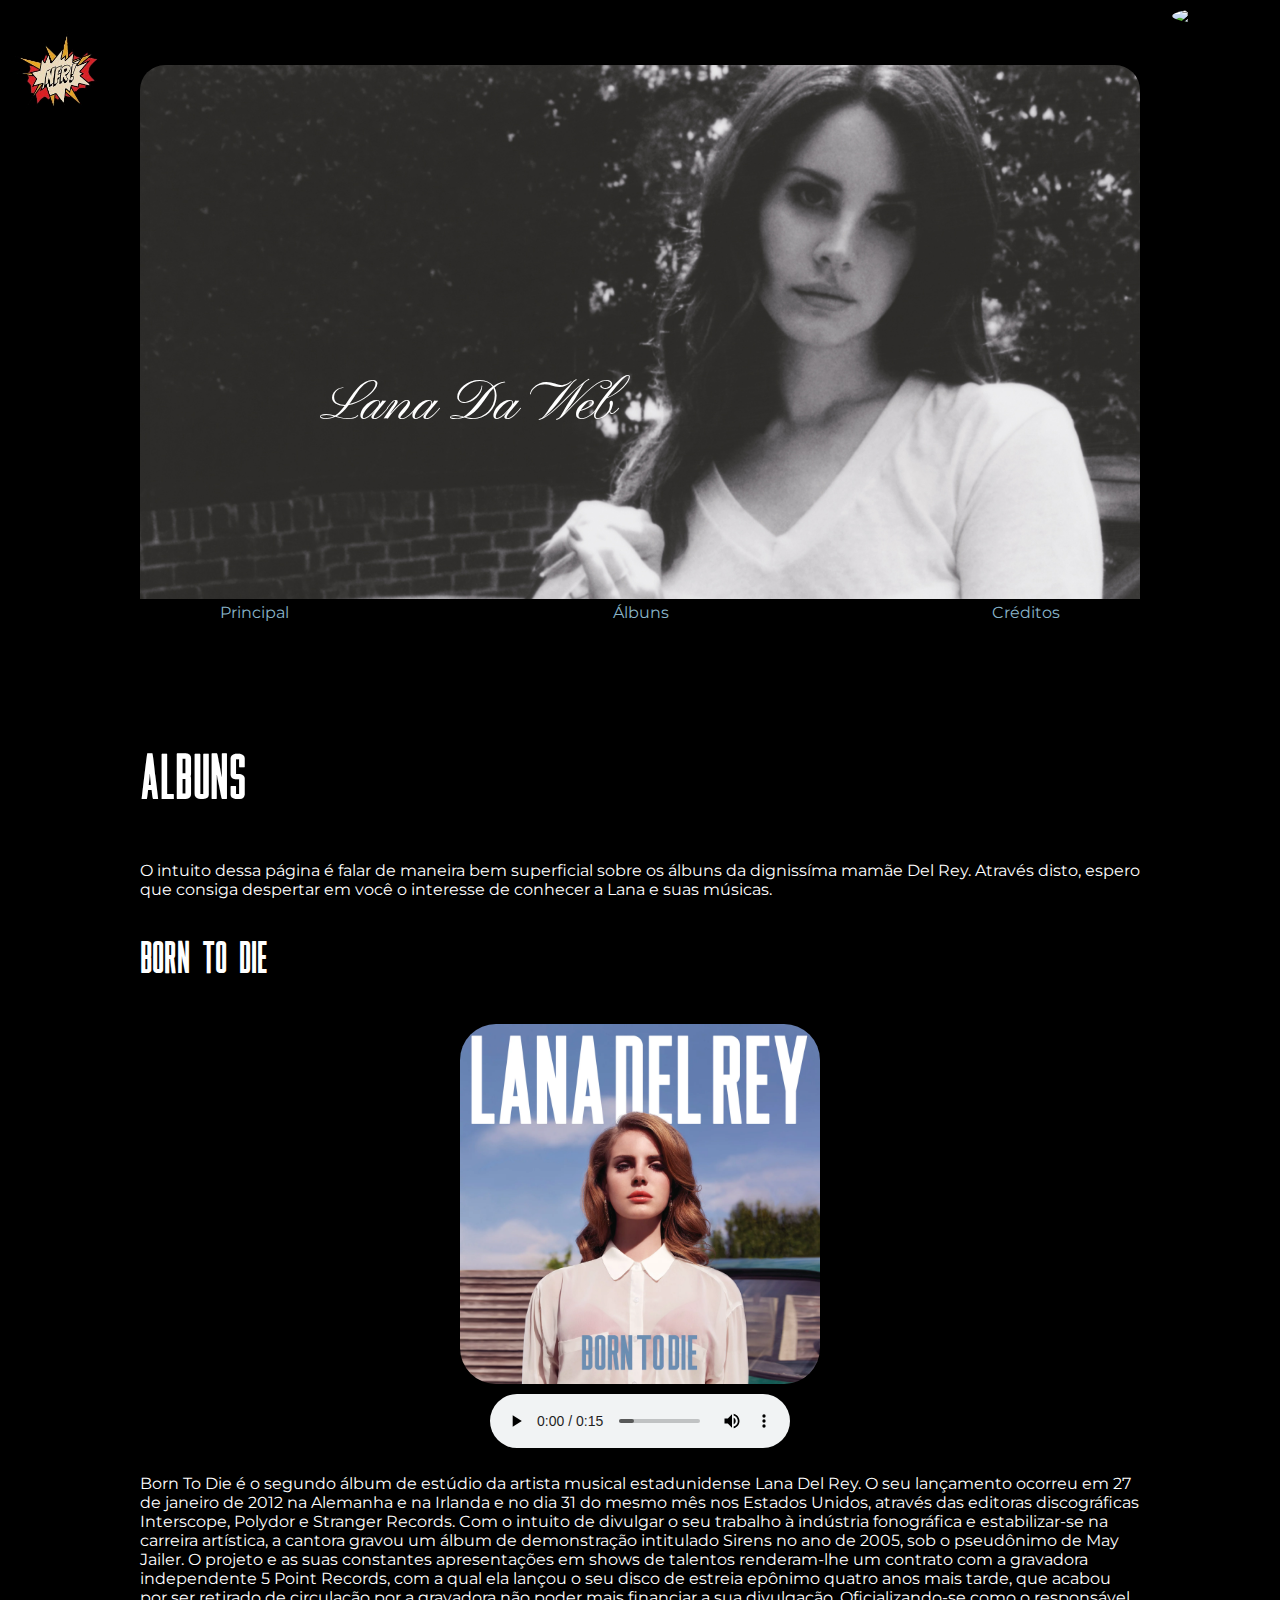
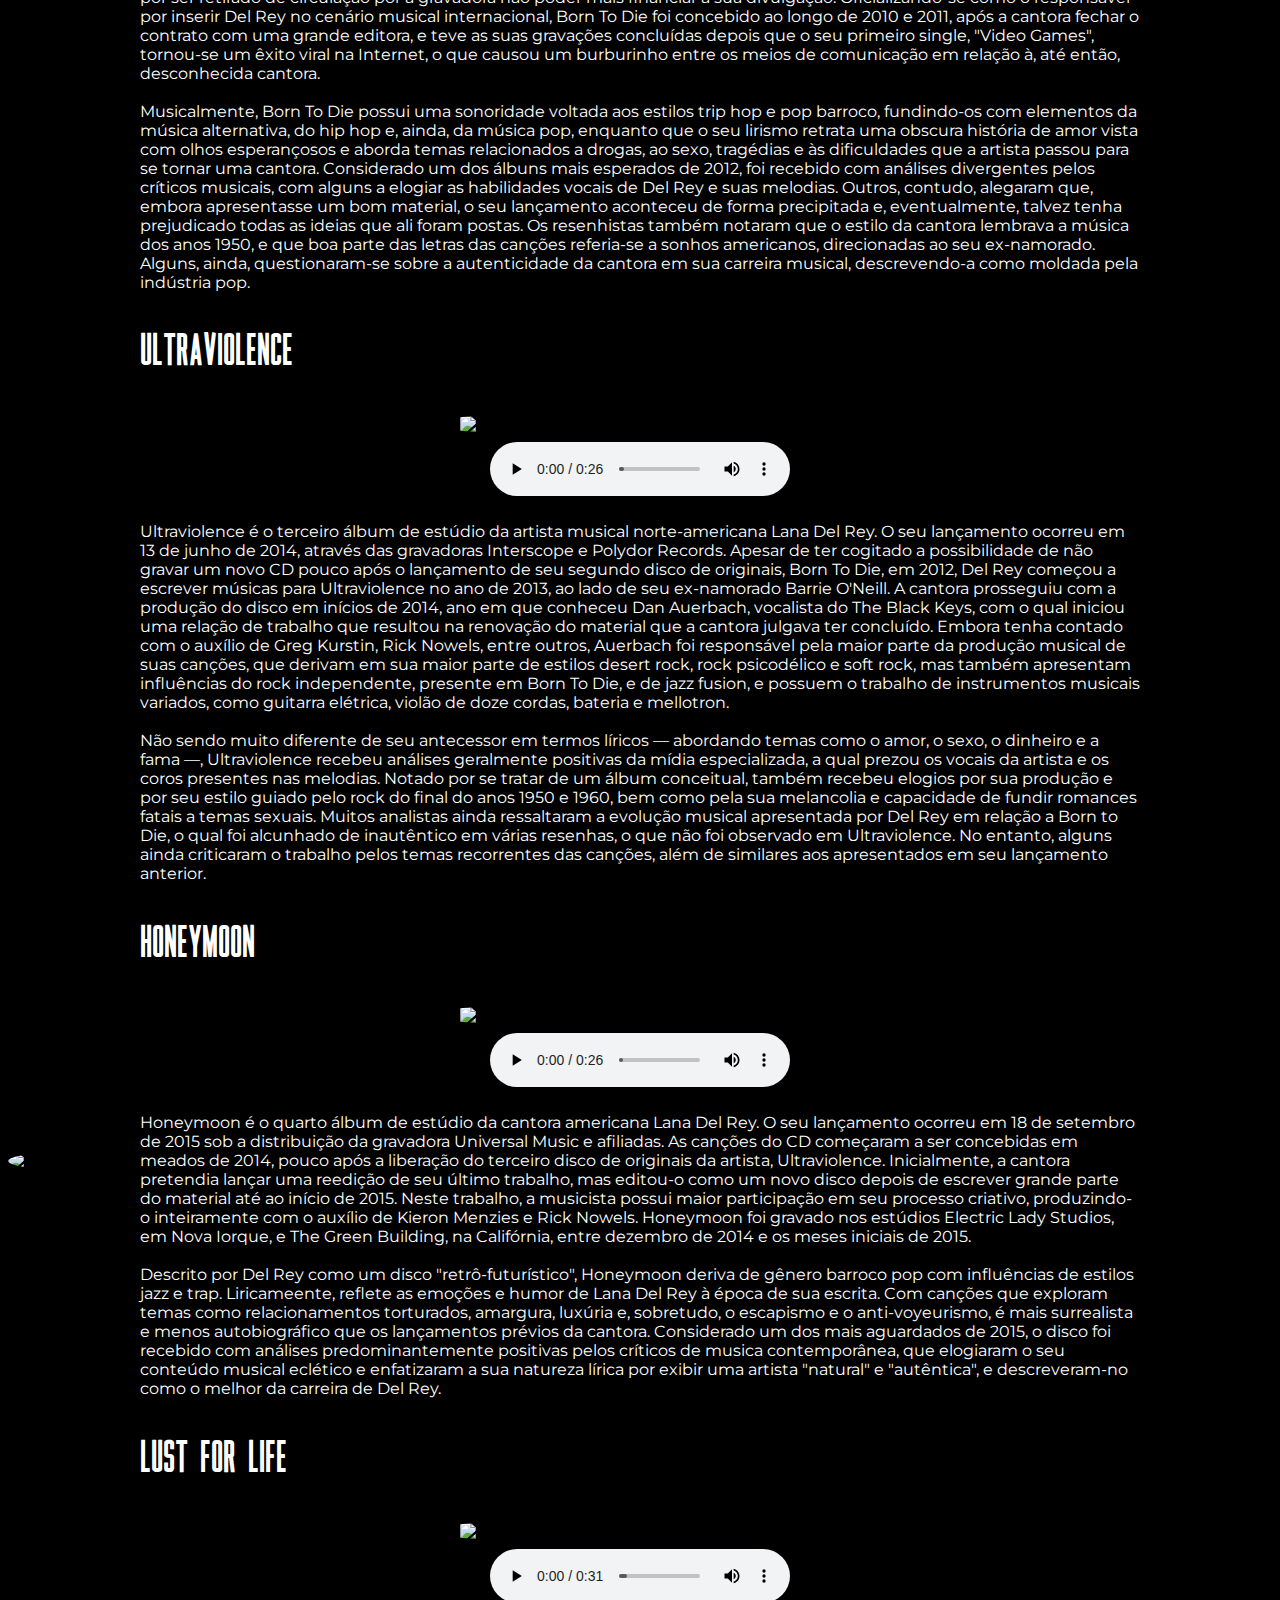
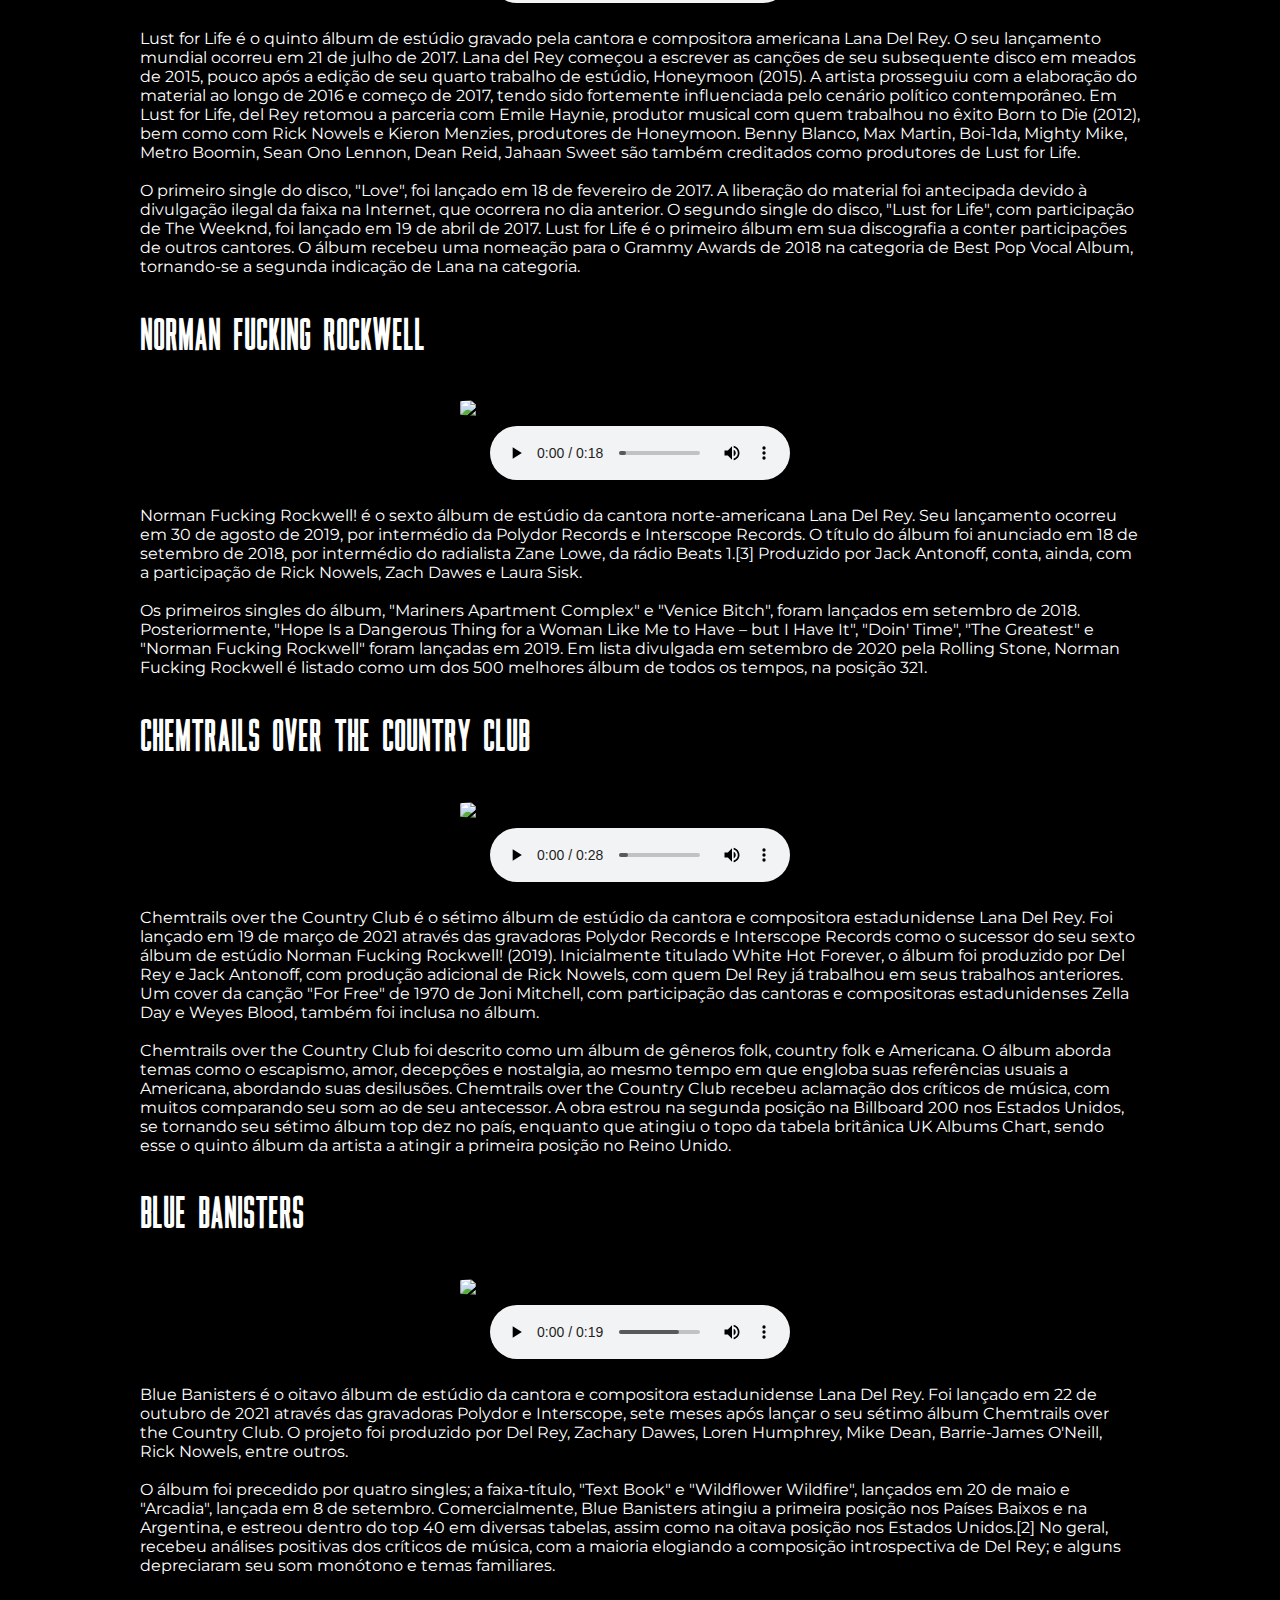
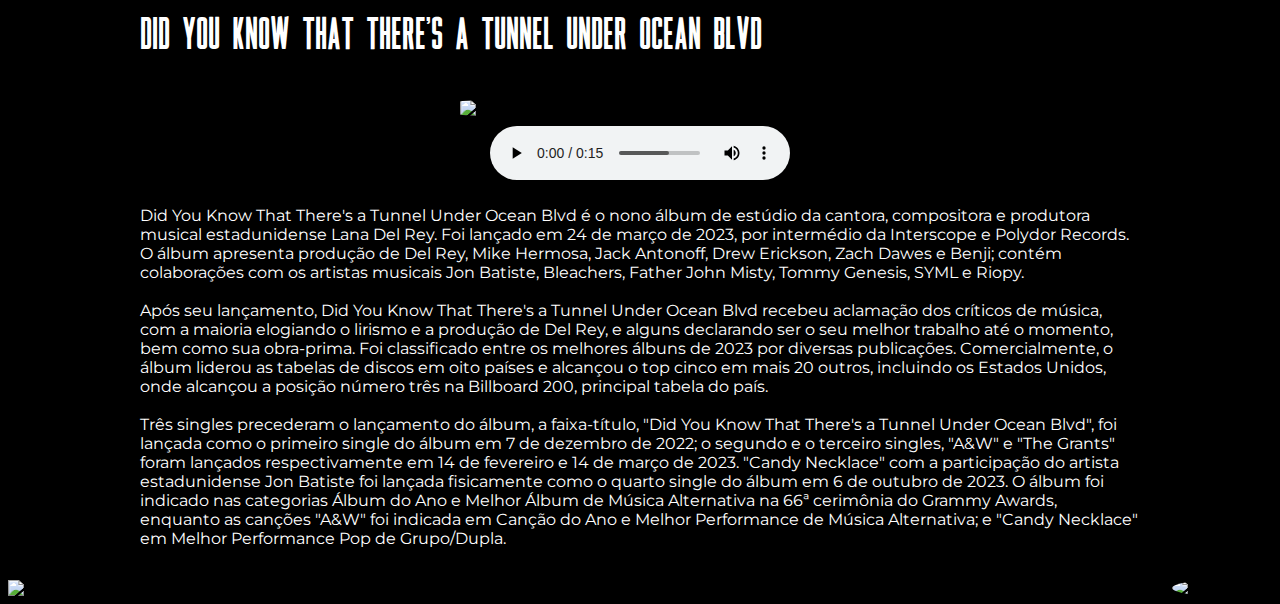
==== commit 68335259: "Update albuns.html" ====
--- a/albuns.html
+++ b/albuns.html
@@ -33,7 +33,7 @@
 
     <section id="lateral-direita">
         <img src="https://hollywoodforevertv.com.br/media/uploads/lana-del-rey-esta-vindo-para-o-brasil-saiba-todos-os-detalhes-sobre-os-shows.jpg" id="imagem4">
-        <img src="https://m.media-amazon.com/images/I/610fyB2V7iL._UF894,1000_QL80_.jpg">
+        <img src="https://m.media-amazon.com/images/I/610fyB2V7iL._UF894,1000_QL80_.jpg" id="disco">
     </section>
 
     <main>
--- a/lanaestilosa.css
+++ b/lanaestilosa.css
@@ -33,8 +33,8 @@
     font-size: 350%;
     font-weight: lighter;
     position: absolute;
-    top: 25vh;
-    left: 25vh;
+    top: 35%;
+    left: 25%;
 }
 
 
@@ -58,7 +58,11 @@
     font-family: Montserrat, Arial, Helvetica, sans-serif;
 }
 
-
+audio{
+    display: block;
+    margin: auto;
+    padding: 1%;
+}
 
 
 #lateral-esquerda {
@@ -143,16 +147,30 @@
 #lateral-direita img{
     border-radius: 50%;
 }
+
 #imagem4{
     position: relative;
 }
+
 #imagem4:active{
     top: 1%;
     right: 1%;
 }
+
+#disco:hover{ 
+    animation: girando 1s ease-in-out 0s infinite ;
+  }
+  
+  @keyframes girando {
+    from {
+      transform: rotate(720deg);
+    }
+
+
+}
 /*Links*/
 a{
-    color: rgb(7, 46, 165);
+    color: rgb(137, 181, 201);
     text-decoration: none;
 }
 
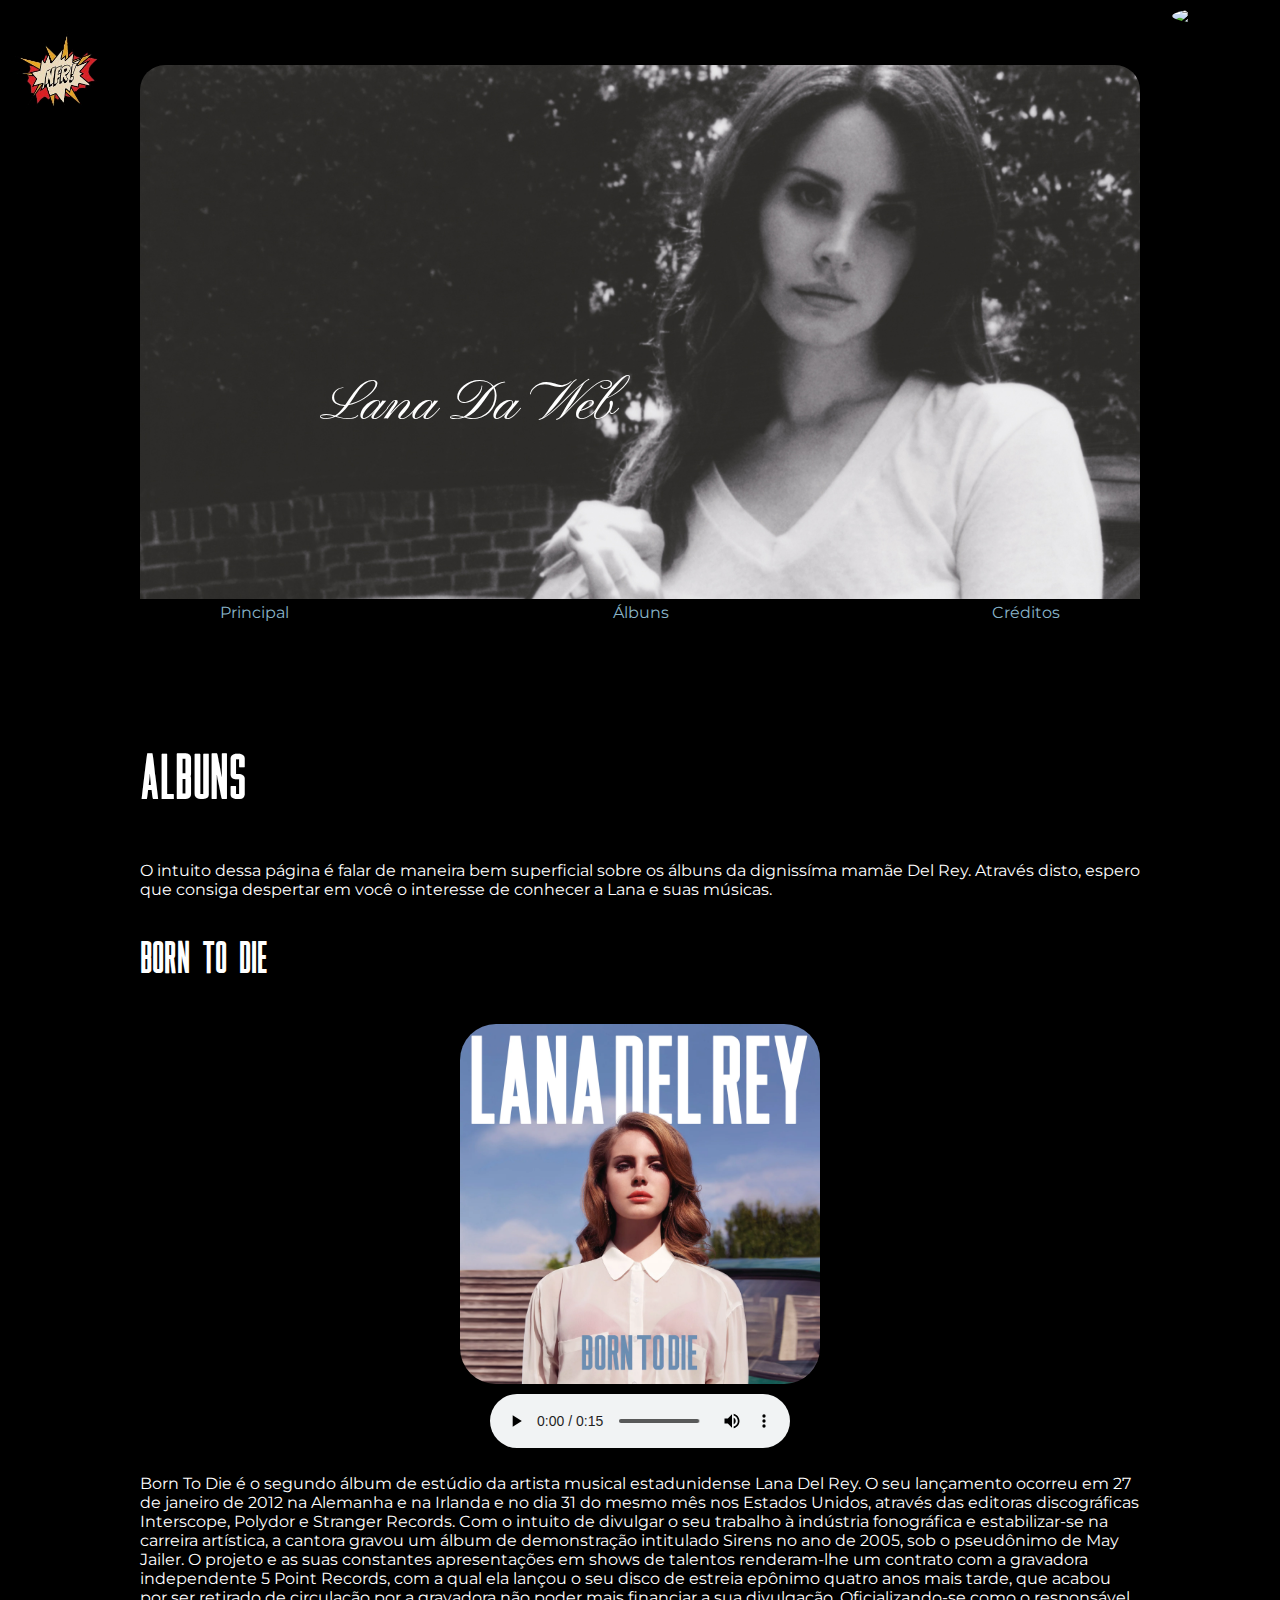
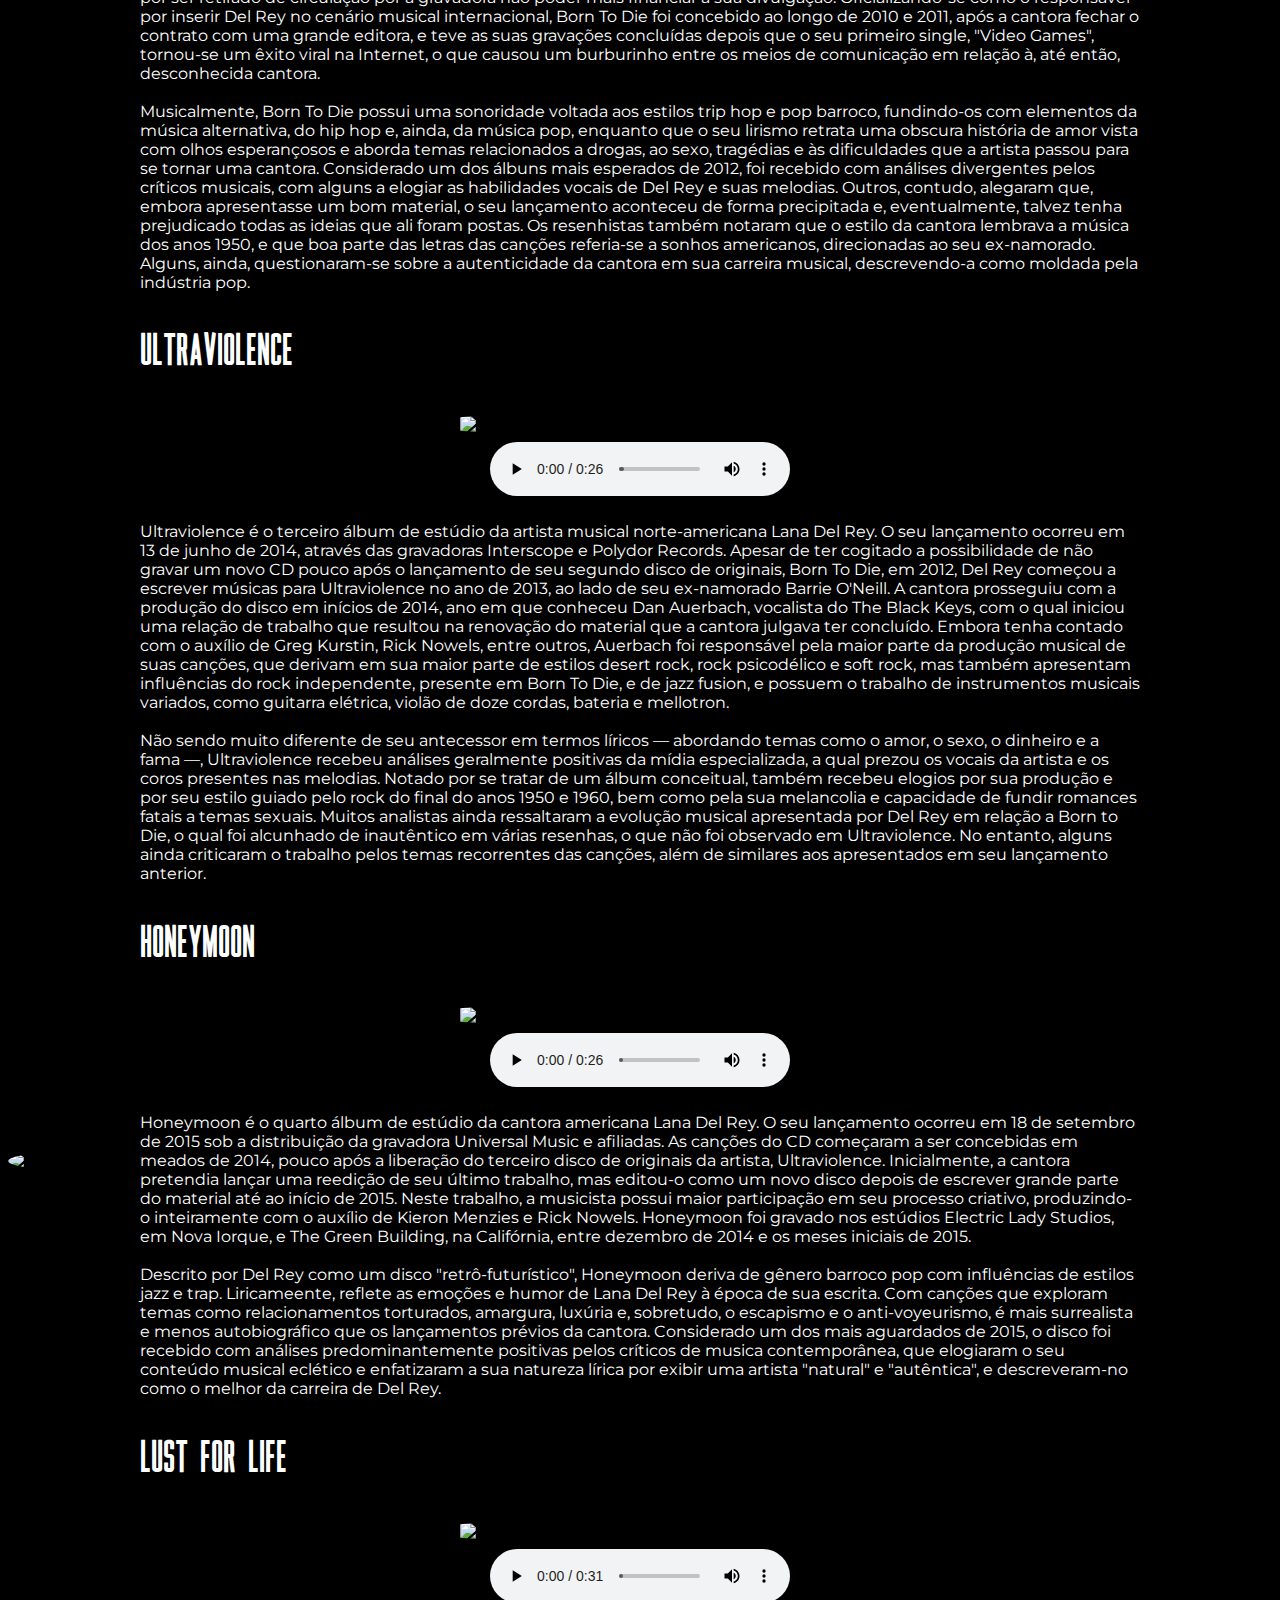
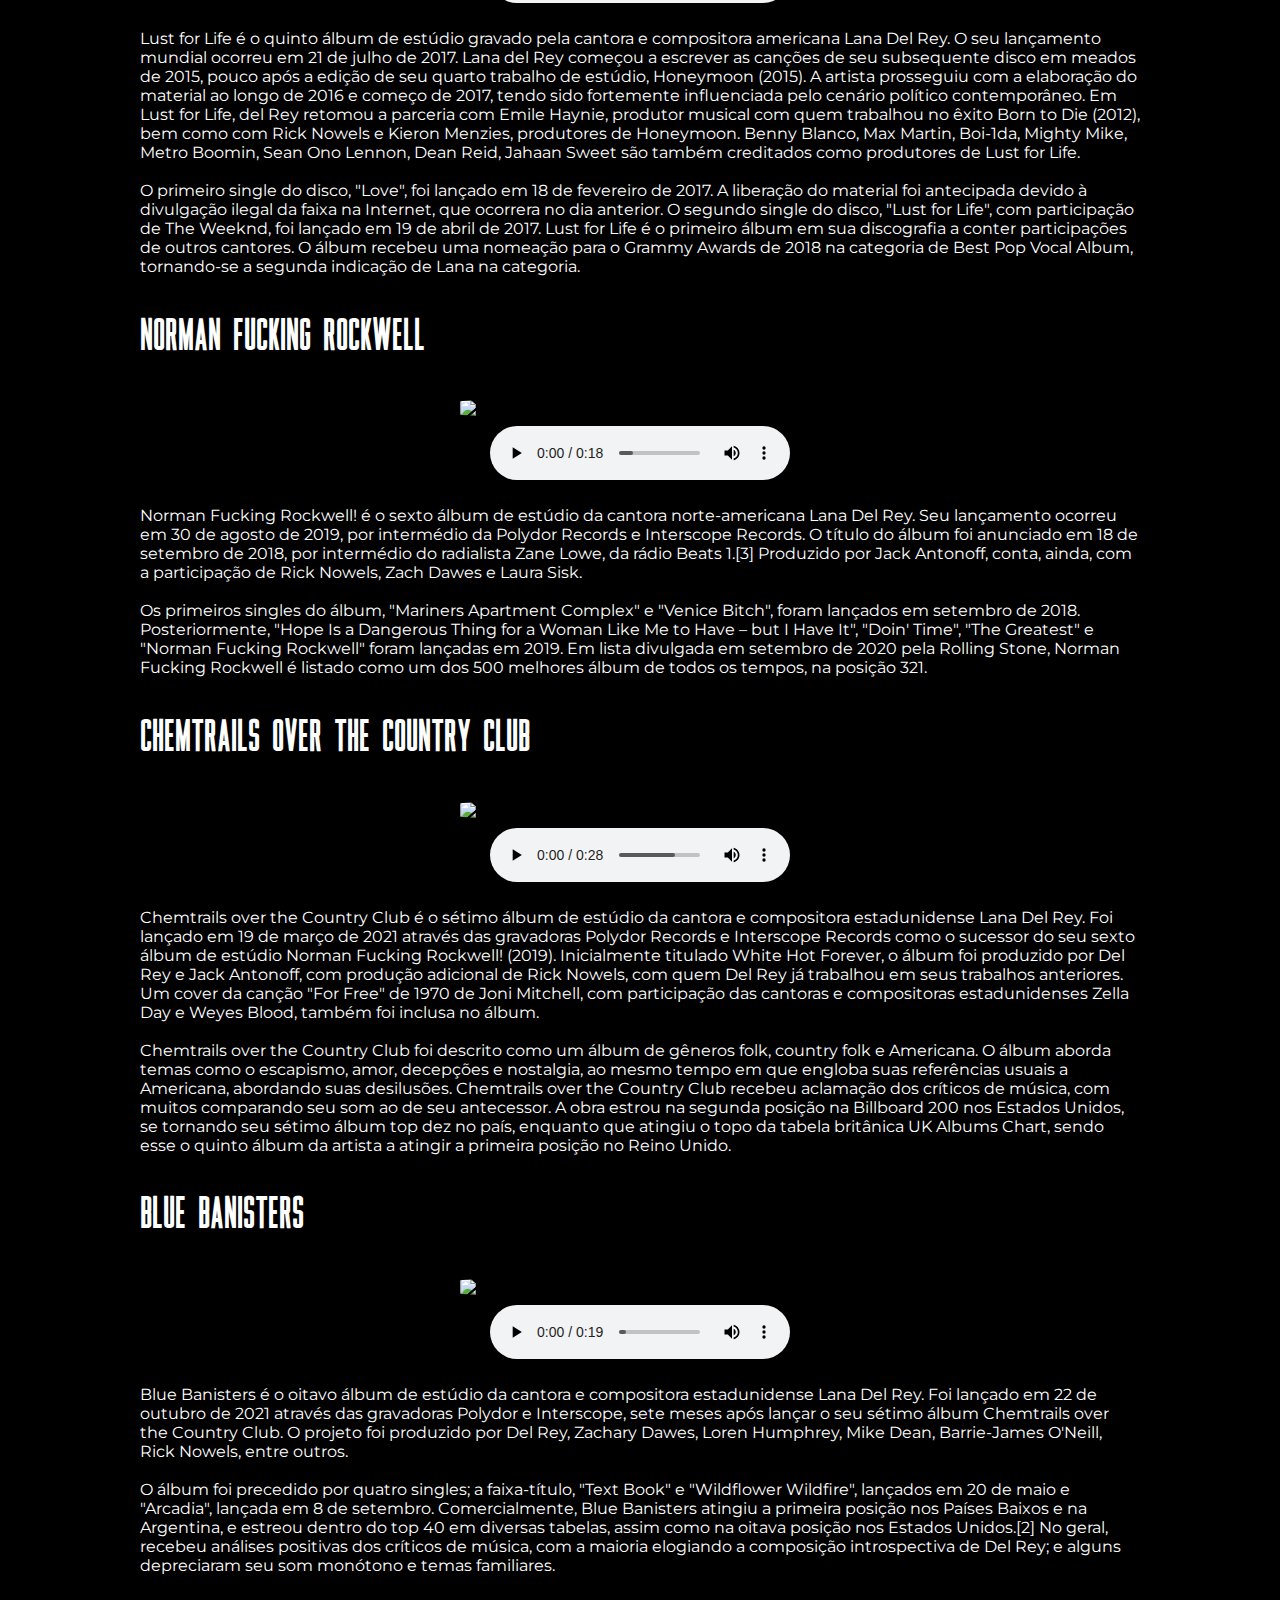
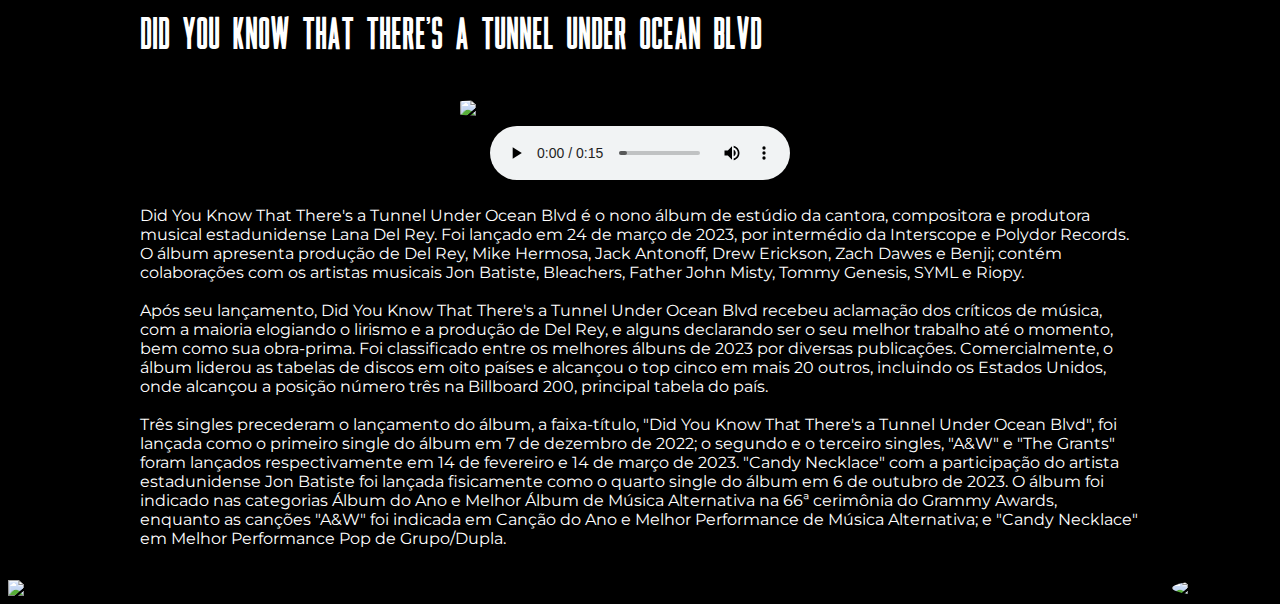
==== commit 7428f846: "Update albuns.html" ====
--- a/albuns.html
+++ b/albuns.html
@@ -3,7 +3,7 @@
 
 <head>
     <meta charset="UTF-8">
-    <meta name="viewport" content="width=device-width, initial-scale=1.0">
+    <meta name="viewport" content="width=device-width, initial-scale=1">
     <link rel="stylesheet" href="lanaestilosa.css">
     <link rel="icon" href="imagens/icone.png">
     <title>Lana Da Web</title>
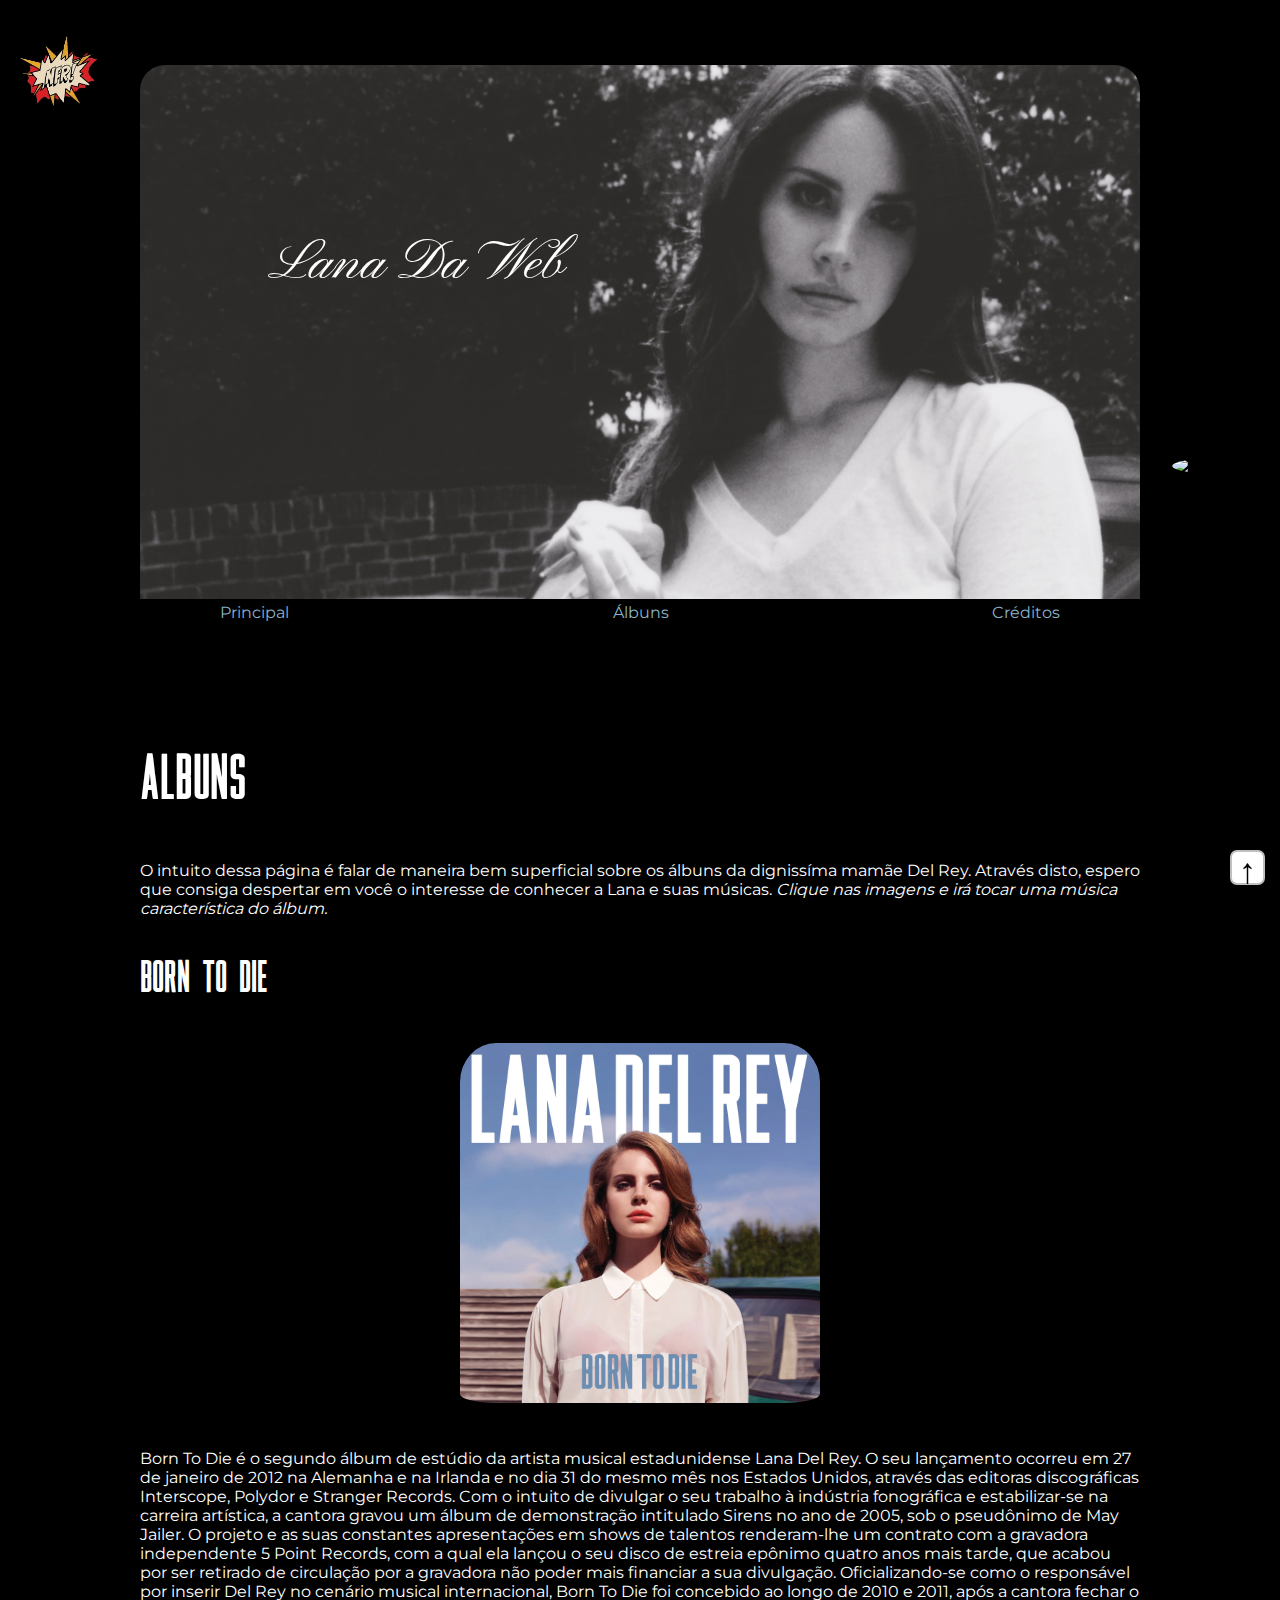
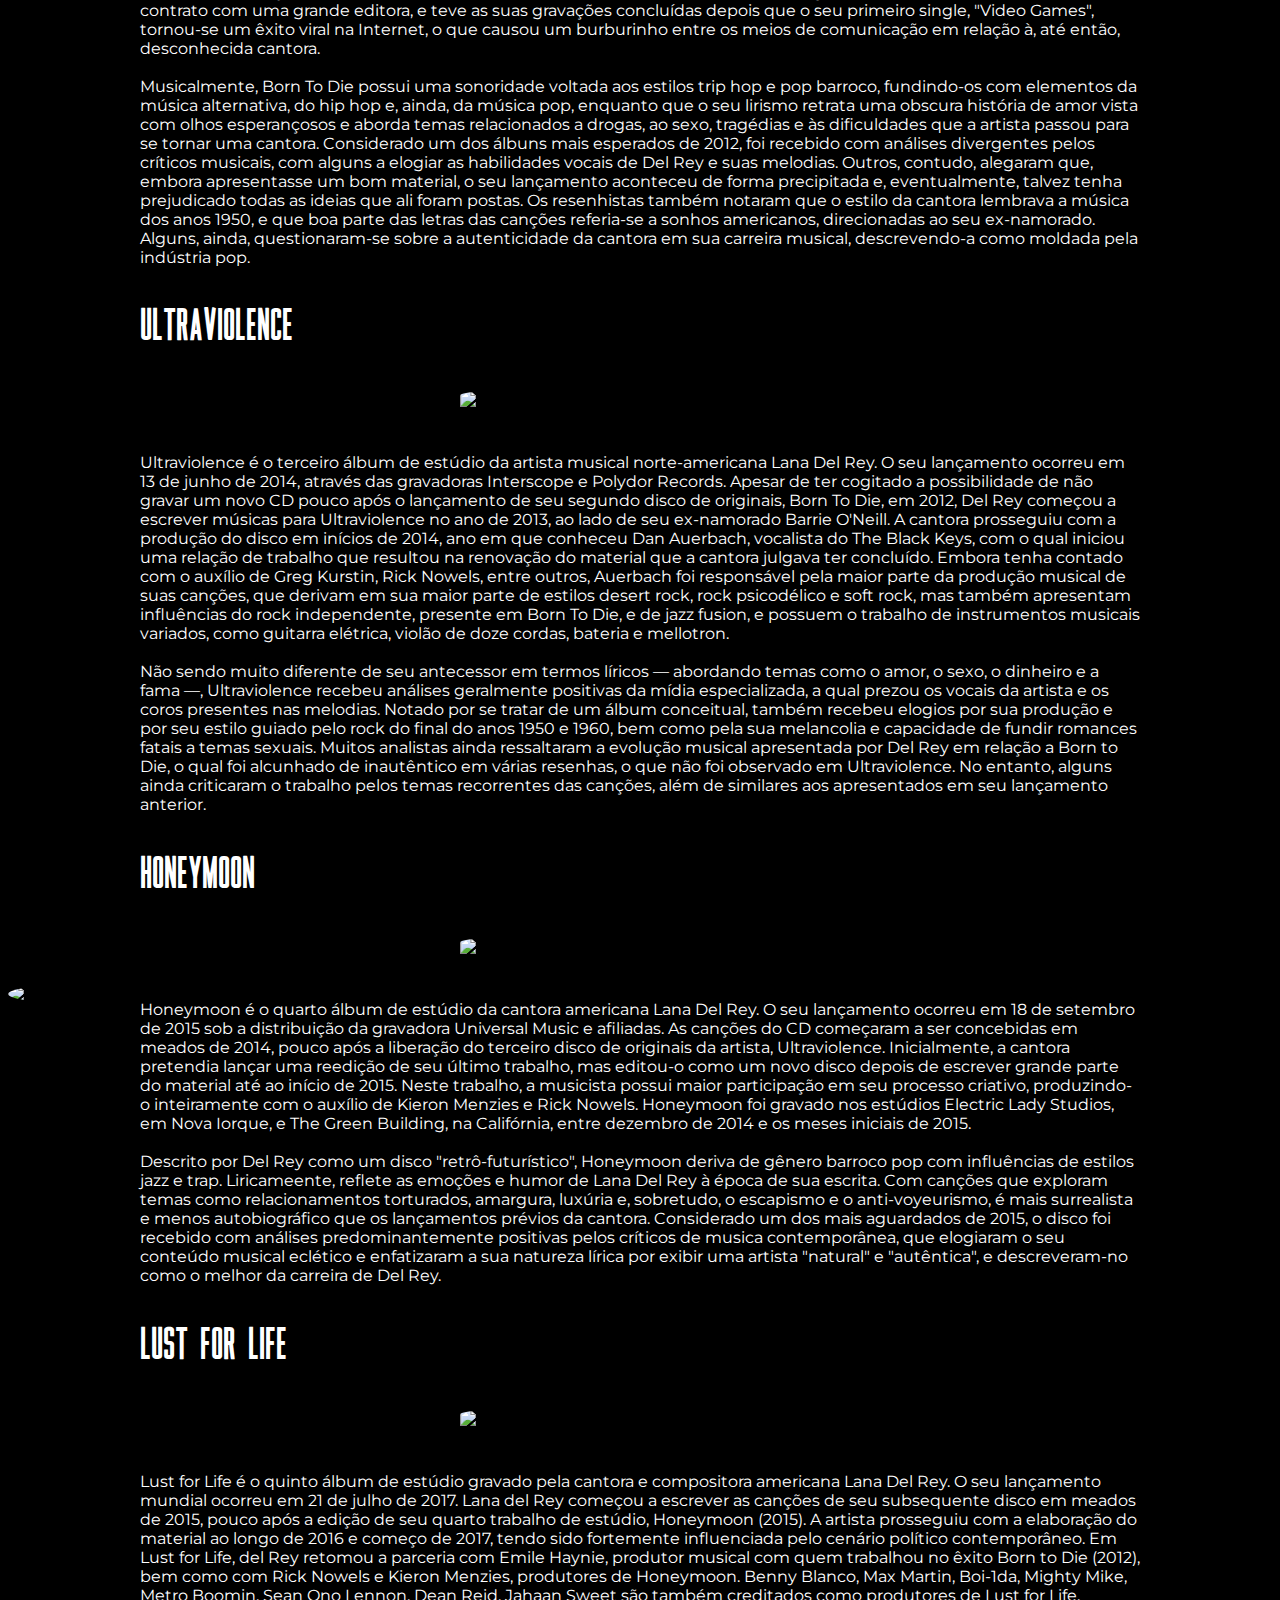
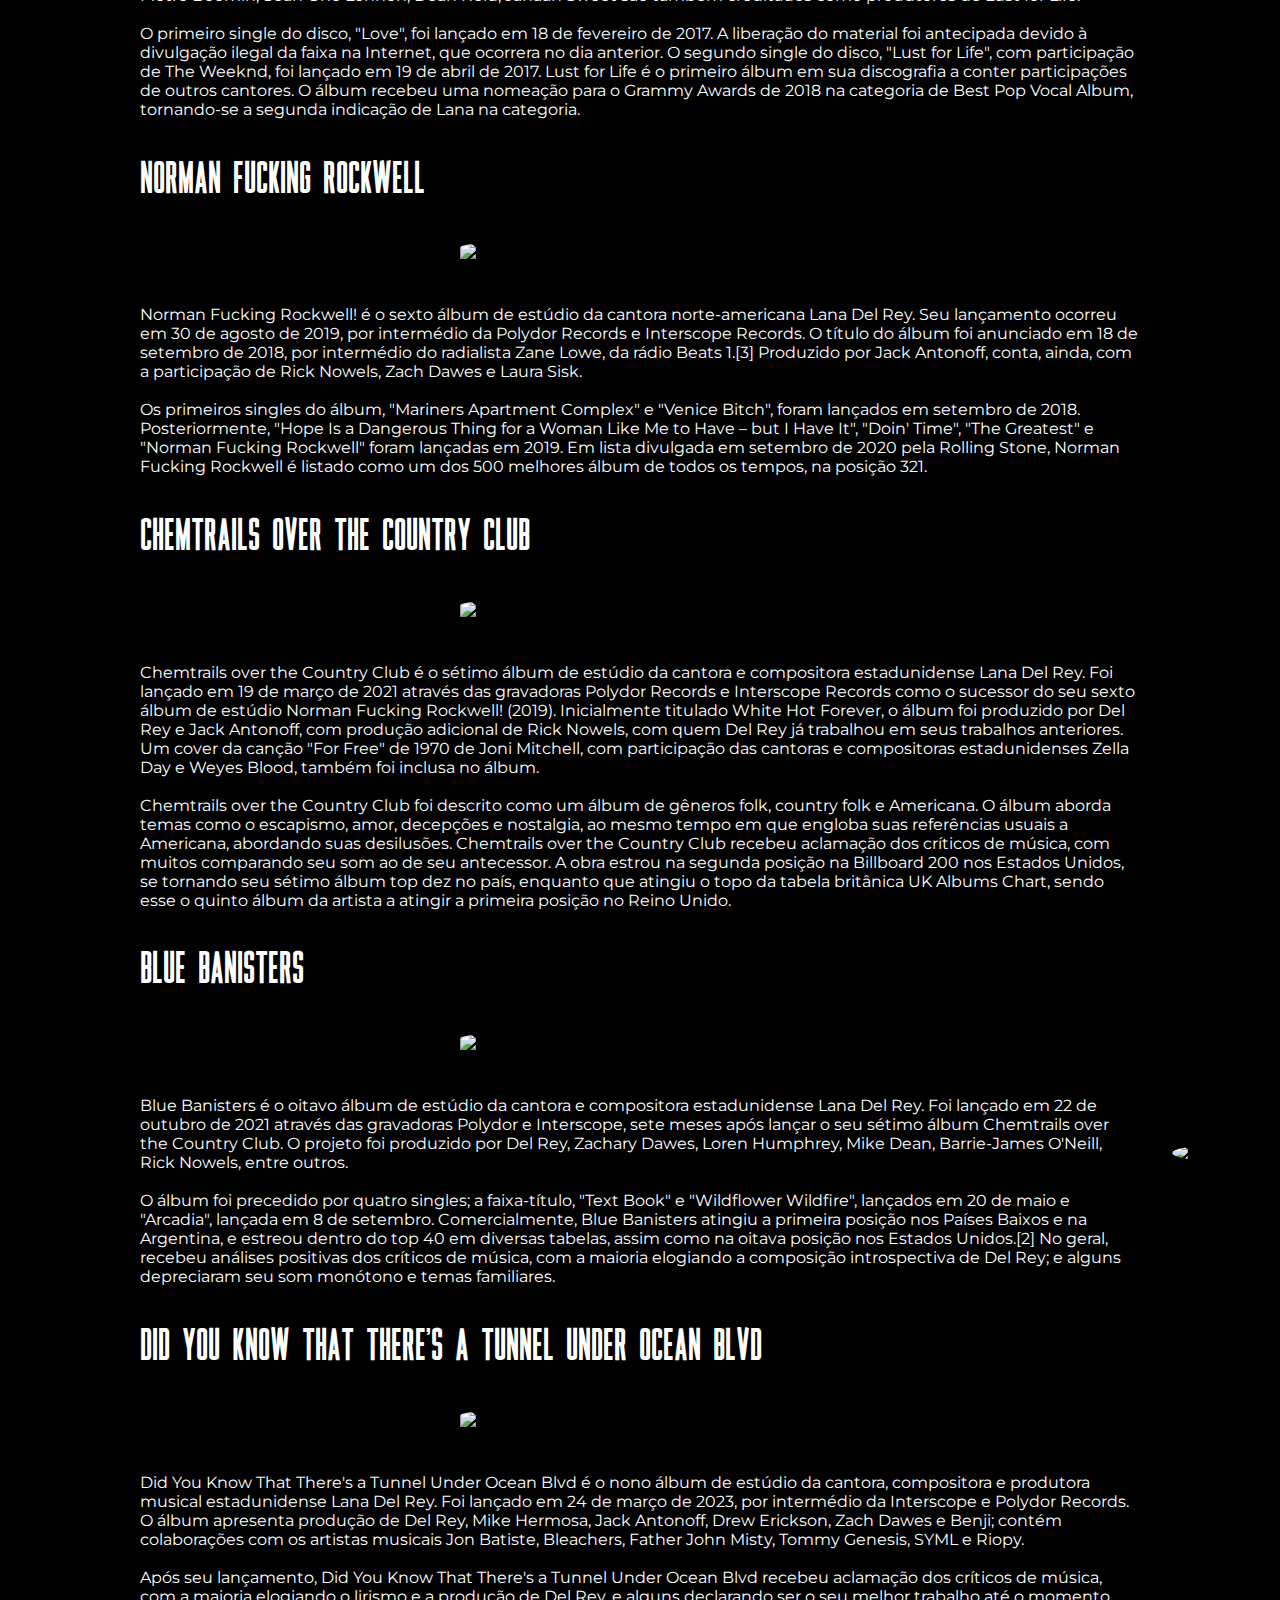
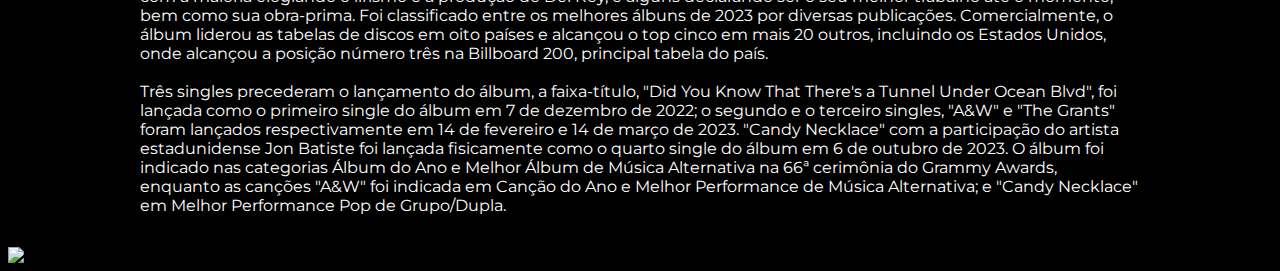
==== commit cd945d9f: "Add files via upload" ====
--- a/albuns.html
+++ b/albuns.html
@@ -3,7 +3,7 @@
 
 <head>
     <meta charset="UTF-8">
-    <meta name="viewport" content="width=device-width, initial-scale=1">
+    <meta name="viewport" content="width=device-width, initial-scale=1.0">
     <link rel="stylesheet" href="lanaestilosa.css">
     <link rel="icon" href="imagens/icone.png">
     <title>Lana Da Web</title>
@@ -25,14 +25,18 @@
     </header>
 
     <section id="lateral-esquerda">
-        <img src="imagens/images-removebg-preview.png" alt="Imagem Clicavel" id="easteregg" >
-        <img src="https://escutai.com/wp-content/uploads/2020/09/0c6ead054cb113c1a66e9b3e7f640970.jpg" id="imagem-que-se-move">
-        <img src="https://upload.wikimedia.org/wikipedia/commons/thumb/6/68/Pepsi_2023.svg/800px-Pepsi_2023.svg.png" id="imagem-musical2">
+        <img src="imagens/images-removebg-preview.png" alt="Imagem Clicavel" id="easteregg">
+        <img src="https://escutai.com/wp-content/uploads/2020/09/0c6ead054cb113c1a66e9b3e7f640970.jpg"
+            id="imagem-que-se-move">
+        <img src="https://upload.wikimedia.org/wikipedia/commons/thumb/6/68/Pepsi_2023.svg/800px-Pepsi_2023.svg.png"
+            id="imagem-musical2">
         <audio id="cola" src="musicas/cola.mp3"></audio>
     </section>
 
     <section id="lateral-direita">
-        <img src="https://hollywoodforevertv.com.br/media/uploads/lana-del-rey-esta-vindo-para-o-brasil-saiba-todos-os-detalhes-sobre-os-shows.jpg" id="imagem4">
+        <img src="https://akamai.sscdn.co/letras/215x215/fotos/2/6/1/8/2618e84509352e114538a8c85f933e91.jpg"
+            id="imagem4">
+        <audio id="floridakilos" src="musicas/floridakilos.mp3"></audio>
         <img src="https://m.media-amazon.com/images/I/610fyB2V7iL._UF894,1000_QL80_.jpg" id="disco">
     </section>
 
@@ -42,43 +46,60 @@
                 O intuito dessa página é falar de maneira bem superficial sobre os álbuns da dignissíma mamãe Del Rey.
                 Através disto, espero que consiga despertar
                 em você o interesse de conhecer a Lana e suas músicas.
-            </p>
-        <div id="album-colecao">
-            <h2>Born To Die</h2>
-            <img class="imagensalbum" src="imagens/borntodie.webp" id="borntodieimg">
-            <audio id="borntodie" src="musicas/borntodie.mp3" controls loop="0"></audio>
-            <p>
-                Born To Die é o segundo álbum de estúdio da artista musical estadunidense Lana Del Rey. O seu lançamento
-                ocorreu em 27 de janeiro de 2012 na Alemanha e na Irlanda e no dia 31 do mesmo mês nos Estados Unidos,
-                através das editoras discográficas Interscope, Polydor e Stranger Records. Com o intuito de divulgar o
-                seu trabalho à indústria fonográfica e estabilizar-se na carreira artística, a cantora gravou um álbum
-                de demonstração intitulado Sirens no ano de 2005, sob o pseudônimo de May Jailer. O projeto e as suas
-                constantes apresentações em shows de talentos renderam-lhe um
-                contrato com a gravadora independente 5 Point Records, com a qual ela lançou o seu disco de estreia
-                epônimo quatro anos mais tarde, que acabou por ser retirado de circulação por a gravadora não poder mais
-                financiar a sua divulgação. Oficializando-se como o responsável por inserir Del Rey no cenário musical
-                internacional, Born To Die foi concebido ao longo de 2010 e 2011, após a cantora fechar o contrato com
-                uma grande editora, e teve as suas gravações concluídas depois que o seu primeiro single, "Video Games",
-                tornou-se um êxito viral na Internet, o que causou um burburinho entre os meios de comunicação em
-                relação à, até então, desconhecida cantora.
-                <br><br>
-                Musicalmente, Born To Die possui uma sonoridade voltada aos estilos trip hop e pop barroco, fundindo-os
-                com elementos da música alternativa, do hip hop e, ainda, da música pop, enquanto que o seu lirismo
-                retrata uma obscura história de amor vista com olhos esperançosos e aborda temas relacionados a drogas,
-                ao sexo, tragédias e às dificuldades que a artista passou para se tornar uma cantora. Considerado um dos
-                álbuns mais esperados de 2012, foi recebido com análises divergentes pelos críticos musicais, com alguns
-                a elogiar as habilidades vocais de Del Rey e suas melodias.
-                Outros, contudo, alegaram que, embora apresentasse um bom material, o seu lançamento aconteceu de forma
-                precipitada e, eventualmente, talvez tenha prejudicado todas as ideias que ali foram postas. Os
-                resenhistas também notaram que o estilo da cantora lembrava a música dos anos 1950, e que boa parte das
-                letras das canções referia-se a sonhos americanos, direcionadas ao seu ex-namorado. Alguns, ainda,
-                questionaram-se sobre a autenticidade da cantora em sua carreira musical, descrevendo-a como moldada
-                pela indústria pop.
-            </p>
+                <em>Clique nas imagens e irá tocar uma música característica do álbum.</em>
+            </p>
+            <div id="album-colecao">
+                <h2>Born To Die</h2>
+                <img class="imagensalbum" src="imagens/borntodie.webp" id="borntodieimg">
+                <audio id="borntodie" src="musicas/borntodie.mp3"></audio>
+                <p>
+                    Born To Die é o segundo álbum de estúdio da artista musical estadunidense Lana Del Rey. O seu
+                    lançamento
+                    ocorreu em 27 de janeiro de 2012 na Alemanha e na Irlanda e no dia 31 do mesmo mês nos Estados
+                    Unidos,
+                    através das editoras discográficas Interscope, Polydor e Stranger Records. Com o intuito de divulgar
+                    o
+                    seu trabalho à indústria fonográfica e estabilizar-se na carreira artística, a cantora gravou um
+                    álbum
+                    de demonstração intitulado Sirens no ano de 2005, sob o pseudônimo de May Jailer. O projeto e as
+                    suas
+                    constantes apresentações em shows de talentos renderam-lhe um
+                    contrato com a gravadora independente 5 Point Records, com a qual ela lançou o seu disco de estreia
+                    epônimo quatro anos mais tarde, que acabou por ser retirado de circulação por a gravadora não poder
+                    mais
+                    financiar a sua divulgação. Oficializando-se como o responsável por inserir Del Rey no cenário
+                    musical
+                    internacional, Born To Die foi concebido ao longo de 2010 e 2011, após a cantora fechar o contrato
+                    com
+                    uma grande editora, e teve as suas gravações concluídas depois que o seu primeiro single, "Video
+                    Games",
+                    tornou-se um êxito viral na Internet, o que causou um burburinho entre os meios de comunicação em
+                    relação à, até então, desconhecida cantora.
+                    <br><br>
+                    Musicalmente, Born To Die possui uma sonoridade voltada aos estilos trip hop e pop barroco,
+                    fundindo-os
+                    com elementos da música alternativa, do hip hop e, ainda, da música pop, enquanto que o seu lirismo
+                    retrata uma obscura história de amor vista com olhos esperançosos e aborda temas relacionados a
+                    drogas,
+                    ao sexo, tragédias e às dificuldades que a artista passou para se tornar uma cantora. Considerado um
+                    dos
+                    álbuns mais esperados de 2012, foi recebido com análises divergentes pelos críticos musicais, com
+                    alguns
+                    a elogiar as habilidades vocais de Del Rey e suas melodias.
+                    Outros, contudo, alegaram que, embora apresentasse um bom material, o seu lançamento aconteceu de
+                    forma
+                    precipitada e, eventualmente, talvez tenha prejudicado todas as ideias que ali foram postas. Os
+                    resenhistas também notaram que o estilo da cantora lembrava a música dos anos 1950, e que boa parte
+                    das
+                    letras das canções referia-se a sonhos americanos, direcionadas ao seu ex-namorado. Alguns, ainda,
+                    questionaram-se sobre a autenticidade da cantora em sua carreira musical, descrevendo-a como moldada
+                    pela indústria pop.
+                </p>
             </div>
             <h2>Ultraviolence</h2>
-            <img class="imagensalbum" src="https://upload.wikimedia.org/wikipedia/pt/7/74/Ultraviolence.png" id="ultraviolenceimg">
-            <audio id="ultraviolence" src="musicas/ultraviolence.mp3" controls loop="0"></audio>
+            <img class="imagensalbum" src="https://upload.wikimedia.org/wikipedia/pt/7/74/Ultraviolence.png"
+                id="ultraviolenceimg">
+            <audio id="ultraviolence" src="musicas/ultraviolence.mp3"></audio>
             <p>
                 Ultraviolence é o terceiro álbum de estúdio da artista musical norte-americana Lana Del Rey. O seu
                 lançamento ocorreu em 13 de junho de 2014, através das gravadoras Interscope e Polydor Records. Apesar
@@ -106,8 +127,9 @@
 
 
             <h2>Honeymoon</h2>
-            <img class="imagensalbum" src="https://upload.wikimedia.org/wikipedia/pt/e/e1/Lana_Del_Rey_-_Honeymoon.jpg" id="honeymoonimg">
-            <audio id="honeymoon" src="musicas/honeymoon.mp3" controls loop="0"></audio>
+            <img class="imagensalbum" src="https://upload.wikimedia.org/wikipedia/pt/e/e1/Lana_Del_Rey_-_Honeymoon.jpg"
+                id="honeymoonimg">
+            <audio id="honeymoon" src="musicas/honeymoon.mp3"></audio>
             <p>
                 Honeymoon é o quarto álbum de estúdio da cantora americana Lana Del Rey. O seu lançamento ocorreu em 18
                 de setembro de 2015 sob a distribuição da gravadora Universal Music e afiliadas. As canções do CD
@@ -129,8 +151,10 @@
                 uma artista "natural" e "autêntica", e descreveram-no como o melhor da carreira de Del Rey.
             </p>
             <h2>Lust for Life</h2>
-            <img class="imagensalbum" src="https://upload.wikimedia.org/wikipedia/pt/c/cd/Lust_for_Life_-_Lana_Del_Rey.png" id="lustforlifeimg">
-            <audio id="lustforlife" src="musicas/lustforlife.mp3" controls loop="0"></audio>
+            <img class="imagensalbum"
+                src="https://upload.wikimedia.org/wikipedia/pt/c/cd/Lust_for_Life_-_Lana_Del_Rey.png"
+                id="lustforlifeimg">
+            <audio id="lustforlife" src="musicas/lustforlife.mp3"></audio>
             <p>
                 Lust for Life é o quinto álbum de estúdio gravado pela cantora e compositora americana Lana Del Rey. O
                 seu lançamento mundial ocorreu em 21 de julho de 2017. Lana del Rey começou a escrever as canções de seu
@@ -150,8 +174,9 @@
                 segunda indicação de Lana na categoria.
             </p>
             <h2>Norman Fucking Rockwell</h2>
-            <img class="imagensalbum" src="https://upload.wikimedia.org/wikipedia/pt/2/2f/NFR_Lana.png" id="nfrockweelimg">
-            <audio id="nfr" src="musicas/nfr.mp3" controls loop="0" ></audio>
+            <img class="imagensalbum" src="https://upload.wikimedia.org/wikipedia/pt/2/2f/NFR_Lana.png"
+                id="nfrockweelimg">
+            <audio id="nfr" src="musicas/nfr.mp3"></audio>
             <p>
                 Norman Fucking Rockwell! é o sexto álbum de estúdio da cantora norte-americana Lana Del Rey. Seu
                 lançamento ocorreu em 30 de agosto de 2019, por intermédio da Polydor Records e Interscope Records. O
@@ -166,8 +191,10 @@
                 500 melhores álbum de todos os tempos, na posição 321.
             </p>
             <h2>Chemtrails Over the Country Club</h2>
-            <img class="imagensalbum" src="https://upload.wikimedia.org/wikipedia/pt/d/db/Chemtrails_over_the_Country_Club_-_Lana_Del_Rey.png" id="chemtrailsimg">
-            <audio id="chemtrails" src="musicas/chemtrails.mp3" controls loop="0"></audio>
+            <img class="imagensalbum"
+                src="https://upload.wikimedia.org/wikipedia/pt/d/db/Chemtrails_over_the_Country_Club_-_Lana_Del_Rey.png"
+                id="chemtrailsimg">
+            <audio id="chemtrails" src="musicas/chemtrails.mp3"></audio>
             <p>
                 Chemtrails over the Country Club é o sétimo álbum de estúdio da cantora e compositora estadunidense Lana
                 Del Rey. Foi lançado em 19 de março de 2021 através das gravadoras Polydor Records e Interscope Records
@@ -186,8 +213,9 @@
                 atingir a primeira posição no Reino Unido.
             </p>
             <h2>Blue Banisters</h2>
-            <img class="imagensalbum" src="https://upload.wikimedia.org/wikipedia/pt/8/8f/Blue_Banisters.jpg" id="bluebanistersimg">
-            <audio id="bluebanister" src="musicas/bluebanister.mp3" controls loop="0"></audio>
+            <img class="imagensalbum" src="https://upload.wikimedia.org/wikipedia/pt/8/8f/Blue_Banisters.jpg"
+                id="bluebanistersimg">
+            <audio id="bluebanister" src="musicas/bluebanister.mp3"></audio>
             <p>
                 Blue Banisters é o oitavo álbum de estúdio da cantora e compositora estadunidense Lana Del Rey. Foi
                 lançado em 22 de outubro de 2021 através das gravadoras Polydor e Interscope, sete meses após lançar o
@@ -202,8 +230,9 @@
                 familiares.
             </p>
             <h2>Did You Know That There's a Tunnel Under Ocean Blvd</h2>
-            <img class="imagensalbum" src="https://i.scdn.co/image/ab67616d0000b27359ae8cf65d498afdd5585634" img="blvdimg">
-            <audio id="blvd" src="musicas/blvd.mp3" controls loop="0"></audio>
+            <img class="imagensalbum" src="https://i.scdn.co/image/ab67616d0000b27359ae8cf65d498afdd5585634"
+                id="blvdimg">
+            <audio id="blvd" src="musicas/blvd.mp3"></audio>
             <p>
                 Did You Know That There's a Tunnel Under Ocean Blvd é o nono álbum de estúdio da cantora, compositora e
                 produtora musical estadunidense Lana Del Rey. Foi lançado em 24 de março de 2023, por intermédio da
@@ -227,7 +256,8 @@
                 "A&W" foi indicada em Canção do Ano e Melhor Performance de Música Alternativa; e "Candy Necklace" em
                 Melhor Performance Pop de Grupo/Dupla.
             </p>
-        </div>
+            </div>
+            <button id="voltar-topo" onclick="scrollToTop()">↑</button>
     </main>
     <script src="coisinhas.js"></script>
-</body>
+</body>--- a/lanaestilosa.css
+++ b/lanaestilosa.css
@@ -10,6 +10,7 @@
     grid-column: 2/3;
     grid-row: 1/2;
     padding: 3%;
+    position: relative;
 }
 header ul{
     padding-left: 8%;
@@ -33,8 +34,8 @@
     font-size: 350%;
     font-weight: lighter;
     position: absolute;
-    top: 35%;
-    left: 25%;
+    top: 25%;
+    left: 15%;
 }
 
 
@@ -63,7 +64,11 @@
     margin: auto;
     padding: 1%;
 }
-
+section{
+    display: flex;
+    flex-direction: column;
+    justify-content: space-between;
+}
 
 #lateral-esquerda {
     grid-column: 1 / 2;
@@ -74,6 +79,12 @@
     grid-column: 3/4;
     grid-row: 1/3;
 }
+
+#finalizacao p{
+    padding-top: 5%;
+    margin-left: 28%;
+}
+
 /*Tabela*/
 table{
     border-collapse: collapse;
@@ -110,7 +121,6 @@
     display: block;
 }
 #imagem-principal{
-    position: relative;
     width: 100%;
     object-fit: cover;
     object-position: right top;
@@ -122,6 +132,7 @@
     width: 40vh;
     border-radius: 10%;
     margin: auto;
+    padding-bottom: 3%;
 }
 
 #imagem-que-se-move{
@@ -130,7 +141,7 @@
 }
 
 #imagem-que-se-move:active{
-    top: -1%;
+    top: 78vh;
     left: 1%;
 }
 
@@ -139,26 +150,27 @@
     width: 100px;
 }
 
-section{
-    display: flex;
-    flex-direction: column;
-    justify-content: space-between;
-}
+
 #lateral-direita img{
     border-radius: 50%;
 }
 
 #imagem4{
     position: relative;
-}
-
-#imagem4:active{
-    top: 1%;
+    top: 50vh;
+}
+
+#imagem4:hover{
+    top: 48vh;
     right: 1%;
 }
 
-#disco:hover{ 
-    animation: girando 1s ease-in-out 0s infinite ;
+#disco{
+    position: relative;
+    bottom: 78vh;
+}
+#disco:active{ 
+    animation: girando 1s alternate 0s infinite ;
   }
   
   @keyframes girando {
@@ -168,6 +180,14 @@
 
 
 }
+
+#finalizacao iframe{
+    display: block;
+    margin-left: auto;
+    margin-right: auto;
+}
+
+
 /*Links*/
 a{
     color: rgb(137, 181, 201);
@@ -186,6 +206,23 @@
     color: coral;
 }
 
+
+#voltar-topo {
+    background-color: white;
+    border-radius: 20%;
+    border: 2px solid silver;
+    font-size: 35px;
+    width: 1em;
+    height: 1em;
+    line-height: 1em;
+    text-align: center;
+    text-decoration: none;
+    display: inline-block;
+    position: fixed;
+    bottom: 15px;
+    right: 15px;
+}
+
 /* FONTES */
 @font-face {
     font-family: Lana;
